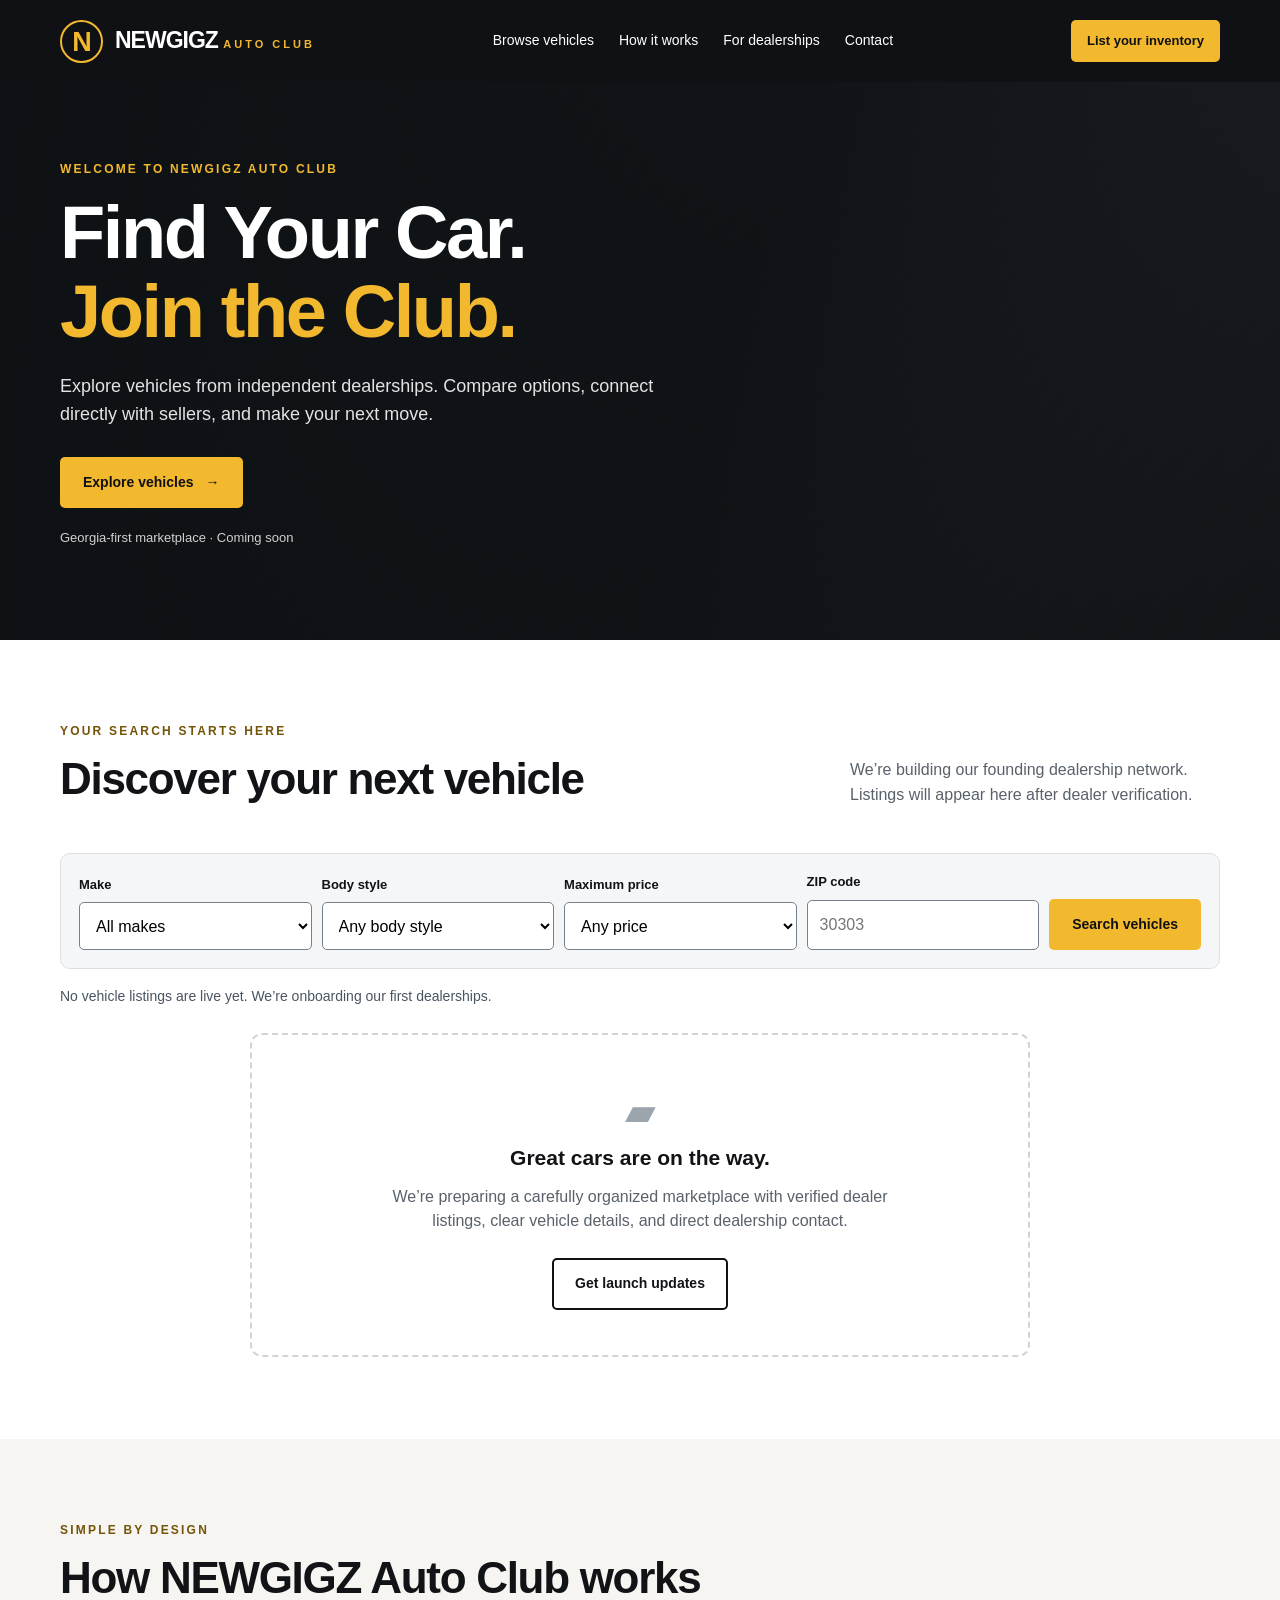
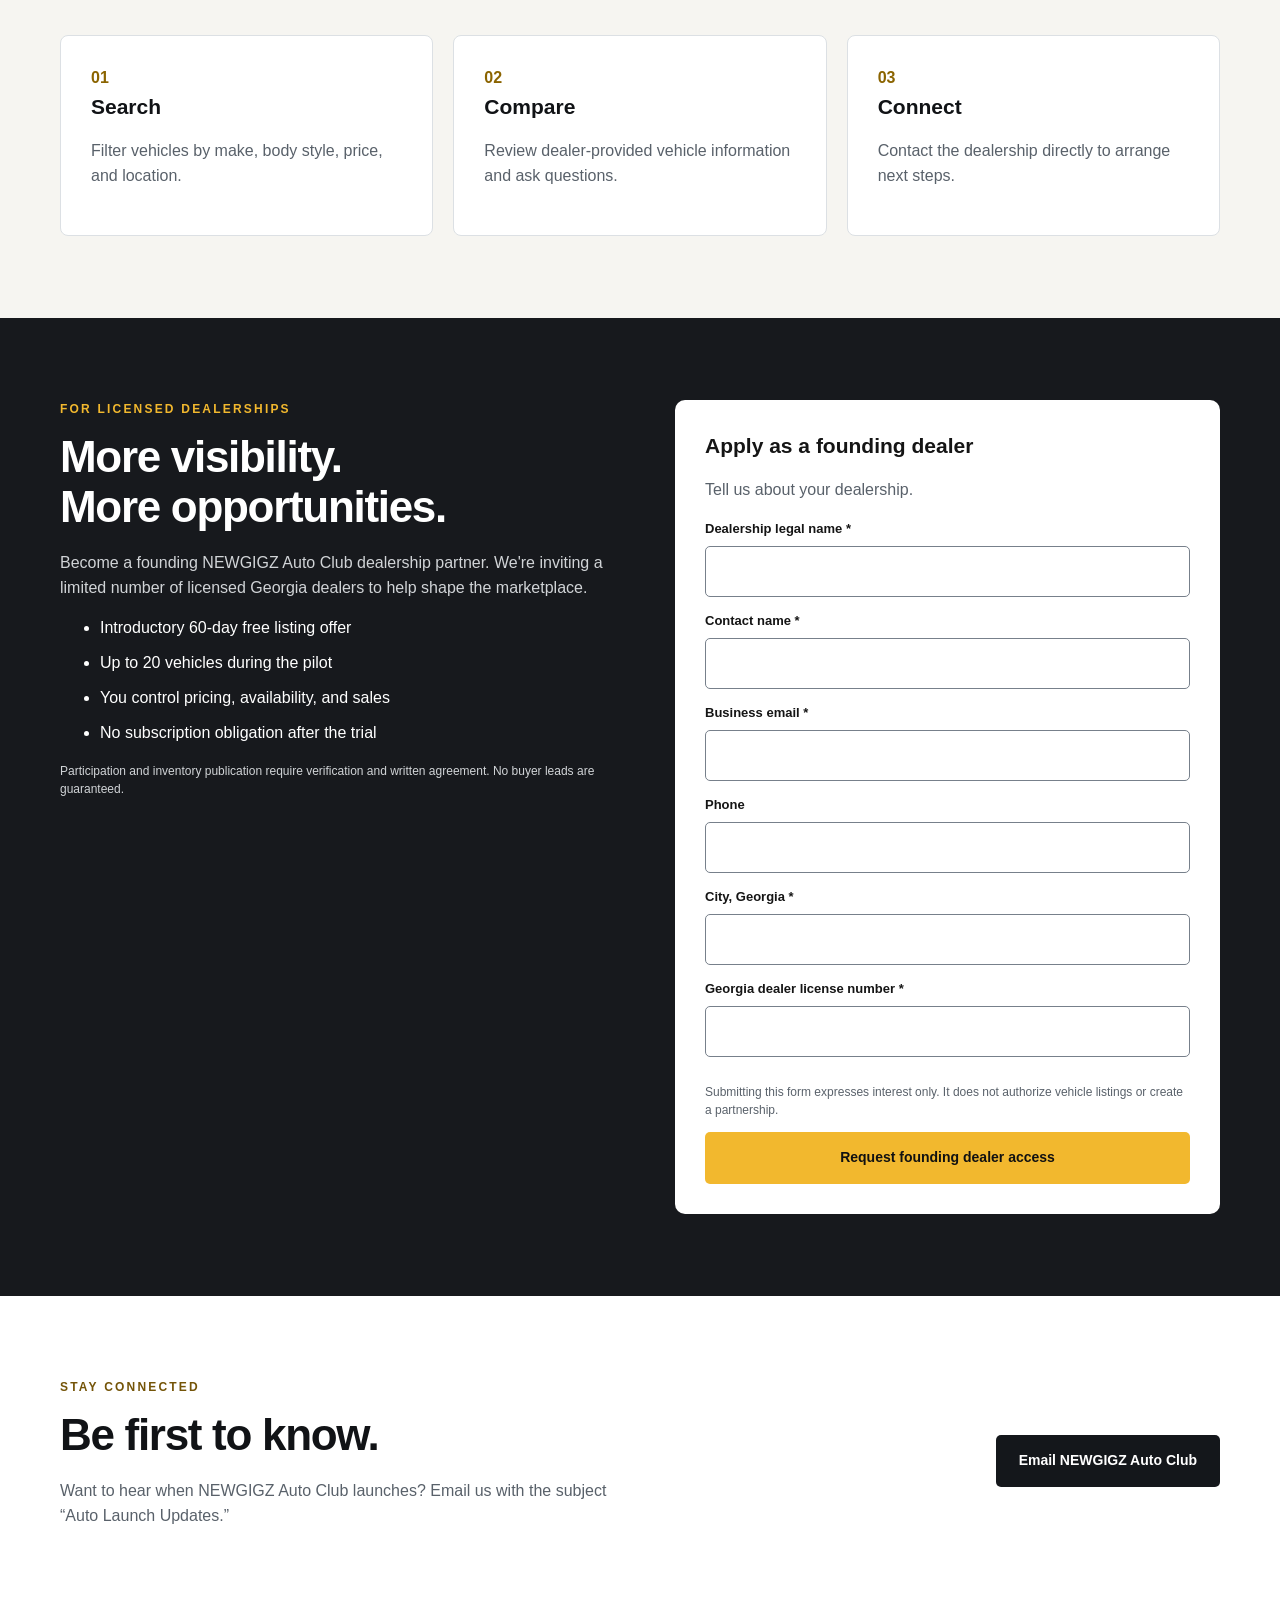
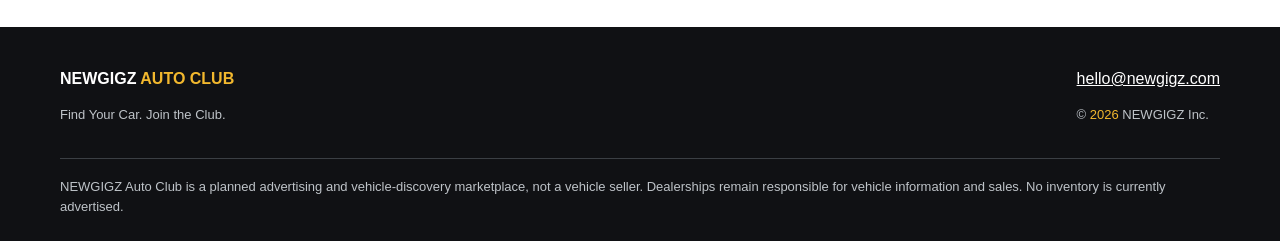
==== index.html @ 6097abbc "Add files via upload" ====
<!doctype html>
<html lang="en"><head><meta charset="utf-8"><meta name="viewport" content="width=device-width, initial-scale=1"><meta name="description" content="Discover cars from independent dealerships. NEWGIGZ Auto Club is preparing to launch in Georgia."><title>NEWGIGZ Auto Club | Find your next car</title><link rel="stylesheet" href="styles.css"></head>
<body><a class="skip" href="#main">Skip to main content</a><header class="header"><div class="wrap head"><a class="logo" href="index.html" aria-label="NEWGIGZ Auto Club home"><span class="mark">N</span><span>NEWGIGZ <small>AUTO CLUB</small></span></a><nav aria-label="Main navigation"><a href="#browse">Browse vehicles</a><a href="#how">How it works</a><a href="#dealers">For dealerships</a><a href="#contact">Contact</a></nav><a class="navcta" href="#dealers">List your inventory</a></div></header>
<main id="main"><section class="hero"><div class="wrap hero-inner"><p class="eyebrow">WELCOME TO NEWGIGZ AUTO CLUB</p><h1>Find Your Car.<br><em>Join the Club.</em></h1><p class="lead">Explore vehicles from independent dealerships. Compare options, connect directly with sellers, and make your next move.</p><a href="#browse" class="button primary">Explore vehicles <span aria-hidden="true">→</span></a><p class="launch">Georgia-first marketplace · Coming soon</p></div></section>
<section id="browse" class="wrap section"><div class="section-top"><div><p class="eyebrow dark">YOUR SEARCH STARTS HERE</p><h2>Discover your next vehicle</h2></div><p class="muted">We’re building our founding dealership network. Listings will appear here after dealer verification.</p></div><form id="search" class="search" novalidate><div><label for="make">Make</label><select id="make" name="make"><option value="">All makes</option><option>Toyota</option><option>Honda</option><option>Lexus</option><option>BMW</option><option>Mercedes-Benz</option><option>Ford</option><option>Chevrolet</option></select></div><div><label for="body">Body style</label><select id="body" name="body"><option value="">Any body style</option><option>SUV</option><option>Sedan</option><option>Truck</option><option>Coupe</option><option>Van</option></select></div><div><label for="budget">Maximum price</label><select id="budget" name="budget"><option value="">Any price</option><option value="5000">$5,000</option><option value="10000">$10,000</option><option value="20000">$20,000</option><option value="40000">$40,000</option></select></div><div><label for="zip">ZIP code</label><input id="zip" name="zip" inputmode="numeric" pattern="[0-9]{5}" maxlength="5" placeholder="30303"></div><button class="button primary" type="submit">Search vehicles</button></form><p id="search-status" class="status" role="status" aria-live="polite">No vehicle listings are live yet. We’re onboarding our first dealerships.</p><div class="empty"><div class="caricon" aria-hidden="true">▰</div><h3>Great cars are on the way.</h3><p>We’re preparing a carefully organized marketplace with verified dealer listings, clear vehicle details, and direct dealership contact.</p><a href="#contact" class="button outline">Get launch updates</a></div></section>
<section id="how" class="section soft"><div class="wrap"><p class="eyebrow dark">SIMPLE BY DESIGN</p><h2>How NEWGIGZ Auto Club works</h2><div class="steps"><article><span>01</span><h3>Search</h3><p>Filter vehicles by make, body style, price, and location.</p></article><article><span>02</span><h3>Compare</h3><p>Review dealer-provided vehicle information and ask questions.</p></article><article><span>03</span><h3>Connect</h3><p>Contact the dealership directly to arrange next steps.</p></article></div></div></section>
<section id="dealers" class="section dealer"><div class="wrap dealergrid"><div><p class="eyebrow">FOR LICENSED DEALERSHIPS</p><h2>More visibility.<br>More opportunities.</h2><p>Become a founding NEWGIGZ Auto Club dealership partner. We're inviting a limited number of licensed Georgia dealers to help shape the marketplace.</p><ul><li>Introductory 60-day free listing offer</li><li>Up to 20 vehicles during the pilot</li><li>You control pricing, availability, and sales</li><li>No subscription obligation after the trial</li></ul><p class="fine">Participation and inventory publication require verification and written agreement. No buyer leads are guaranteed.</p></div><form id="dealer-form" class="formcard" action="https://formsubmit.co/hello@newgigz.com" method="POST"><h3>Apply as a founding dealer</h3><p class="muted">Tell us about your dealership.</p><input type="hidden" name="_subject" value="NEWGIGZ Auto Club Founding Dealer Interest"><input type="hidden" name="_captcha" value="false"><label for="dealer-name">Dealership legal name <span aria-hidden="true">*</span></label><input id="dealer-name" name="Dealership" autocomplete="organization" required><label for="person">Contact name <span aria-hidden="true">*</span></label><input id="person" name="Contact Name" autocomplete="name" required><label for="email">Business email <span aria-hidden="true">*</span></label><input id="email" name="Email" type="email" autocomplete="email" required><label for="phone">Phone</label><input id="phone" name="Phone" type="tel" autocomplete="tel"><label for="city">City, Georgia <span aria-hidden="true">*</span></label><input id="city" name="City" required><label for="license">Georgia dealer license number <span aria-hidden="true">*</span></label><input id="license" name="License Number" required><p class="fine">Submitting this form expresses interest only. It does not authorize vehicle listings or create a partnership.</p><button class="button primary full" type="submit">Request founding dealer access</button></form></div></section>
<section id="contact" class="section"><div class="wrap contact"><div><p class="eyebrow dark">STAY CONNECTED</p><h2>Be first to know.</h2><p class="muted">Want to hear when NEWGIGZ Auto Club launches? Email us with the subject “Auto Launch Updates.”</p></div><a class="button darkbutton" href="mailto:hello@newgigz.com?subject=Auto%20Launch%20Updates">Email NEWGIGZ Auto Club</a></div></section></main><footer><div class="wrap foot"><div><strong>NEWGIGZ <span>AUTO CLUB</span></strong><p>Find Your Car. Join the Club.</p></div><div><a href="mailto:hello@newgigz.com">hello@newgigz.com</a><p>© <span id="year">2026</span> NEWGIGZ Inc.</p></div></div><div class="wrap legal">NEWGIGZ Auto Club is a planned advertising and vehicle-discovery marketplace, not a vehicle seller. Dealerships remain responsible for vehicle information and sales. No inventory is currently advertised.</div></footer><script src="script.js"></script></body></html>
---- styles.css ----
:root{--ink:#111316;--muted:#59616a;--gold:#f2b82e;--cream:#f6f5f1;--line:#dce0e4}*{box-sizing:border-box}html{scroll-behavior:smooth}body{margin:0;color:var(--ink);font-family:Arial,Helvetica,sans-serif;line-height:1.55}a{color:inherit}button,input,select{font:inherit}.wrap{max-width:1160px;margin:auto;width:calc(100% - 44px)}.skip{position:fixed;top:-100px;left:10px;background:white;padding:12px;z-index:20}.skip:focus{top:10px}:focus-visible{outline:3px solid #006bc9;outline-offset:3px}.header{background:#101114;color:#fff}.head{min-height:82px;display:flex;align-items:center;gap:30px;justify-content:space-between}.logo{text-decoration:none;font-size:23px;font-weight:900;letter-spacing:-1px;display:flex;align-items:center;gap:12px;white-space:nowrap}.logo small{font-size:11px;color:var(--gold);letter-spacing:3px}.mark{display:grid;place-items:center;border:2px solid var(--gold);border-radius:50%;width:43px;height:43px;color:var(--gold);font-size:27px}.head nav{display:flex;gap:25px;font-size:14px}.head nav a{text-decoration:none}.head nav a:hover,.foot a:hover{text-decoration:underline}.navcta{background:var(--gold);color:#111;padding:11px 16px;text-decoration:none;font-size:13px;font-weight:800;border-radius:5px}.hero{background:linear-gradient(110deg,rgba(12,15,18,.96) 0%,rgba(12,15,18,.87) 56%,rgba(12,15,18,.45) 100%),linear-gradient(140deg,#424a50,#17191d);color:white;min-height:500px;display:flex;align-items:center}.hero-inner{padding:78px 0}.eyebrow{font-size:12px;letter-spacing:2.2px;color:var(--gold);font-weight:800;margin:0 0 14px}.eyebrow.dark{color:#745408}h1{font-size:clamp(42px,6vw,74px);line-height:1.07;letter-spacing:-2.4px;margin:0 0 22px}h1 em{color:var(--gold);font-style:normal}h2{font-size:clamp(30px,4vw,44px);letter-spacing:-1.3px;line-height:1.12;margin:0 0 20px}h3{font-size:21px;margin:0 0 10px}.lead{max-width:600px;color:#e1e3e5;font-size:18px;margin-bottom:28px}.launch{font-size:13px;color:#d0d0d0;margin-top:20px}.button{display:inline-flex;justify-content:center;align-items:center;gap:12px;min-height:48px;padding:13px 21px;border-radius:5px;text-decoration:none;border:2px solid transparent;font-weight:800;cursor:pointer;font-size:14px}.primary{background:var(--gold);color:#111}.primary:hover{background:#ffce54}.outline{border-color:#111;background:white}.darkbutton{background:#14171b;color:white}.section{padding:82px 0}.section-top{display:flex;justify-content:space-between;align-items:end;gap:30px}.section-top .muted{max-width:370px}.muted{color:var(--muted)}.search{margin-top:30px;display:grid;grid-template-columns:repeat(4,minmax(0,1fr)) auto;gap:10px;align-items:end;background:#f5f6f7;border:1px solid var(--line);padding:18px;border-radius:10px}.search label,.formcard label{font-size:13px;font-weight:800;display:block;margin-bottom:7px}.search input,.search select,.formcard input{width:100%;padding:12px;border:1px solid #77808b;border-radius:5px;background:#fff;min-height:48px}.status{color:#495461;font-size:14px;margin:17px 0}.empty{border:2px dashed #cfd4d9;border-radius:12px;text-align:center;padding:45px 20px;max-width:780px;margin:25px auto 0}.empty p{max-width:510px;margin:0 auto 24px;color:var(--muted)}.caricon{font-size:40px;color:#9ca4ad}.soft{background:var(--cream)}.steps{display:grid;grid-template-columns:repeat(3,1fr);gap:20px;margin-top:32px}.steps article{background:white;padding:30px;border:1px solid var(--line);border-radius:8px}.steps span{font-weight:900;color:#8b6400}.steps p{color:var(--muted)}.dealer{background:#17191d;color:#fff}.dealergrid{display:grid;grid-template-columns:1fr 1fr;gap:70px;align-items:start}.dealergrid>div>p:not(.eyebrow){color:#d1d4d7}.dealer li{margin:10px 0}.fine{font-size:12px;color:#aab2bb}.formcard{background:white;color:#151515;padding:30px;border-radius:10px}.formcard .fine{color:#5a626b}.formcard input{margin-bottom:14px}.full{width:100%}.contact{display:flex;align-items:center;justify-content:space-between;gap:30px}.contact p{max-width:560px}footer{background:#101114;color:white;padding:40px 0 24px}.foot{display:flex;justify-content:space-between;gap:30px}.foot span{color:var(--gold)}.foot p,.legal{font-size:13px;color:#bec3c8}.legal{border-top:1px solid #3b3f44;padding-top:18px;margin-top:20px}@media(max-width:950px){.head nav{display:none}.search{grid-template-columns:repeat(2,minmax(0,1fr))}.search button{grid-column:1/-1}.dealergrid{gap:25px}}@media(max-width:650px){.head{min-height:70px}.navcta{font-size:11px;padding:10px}.logo{font-size:18px}.mark{width:34px;height:34px;font-size:22px}.hero{min-height:430px}.hero-inner{padding:58px 0}.section{padding:58px 0}.section-top,.contact,.foot{display:block}.search,.steps,.dealergrid{grid-template-columns:1fr}.search button{grid-column:auto}.formcard{padding:20px}.empty{padding:35px 14px}h1{letter-spacing:-1.4px}}@media(prefers-reduced-motion:reduce){html{scroll-behavior:auto}}
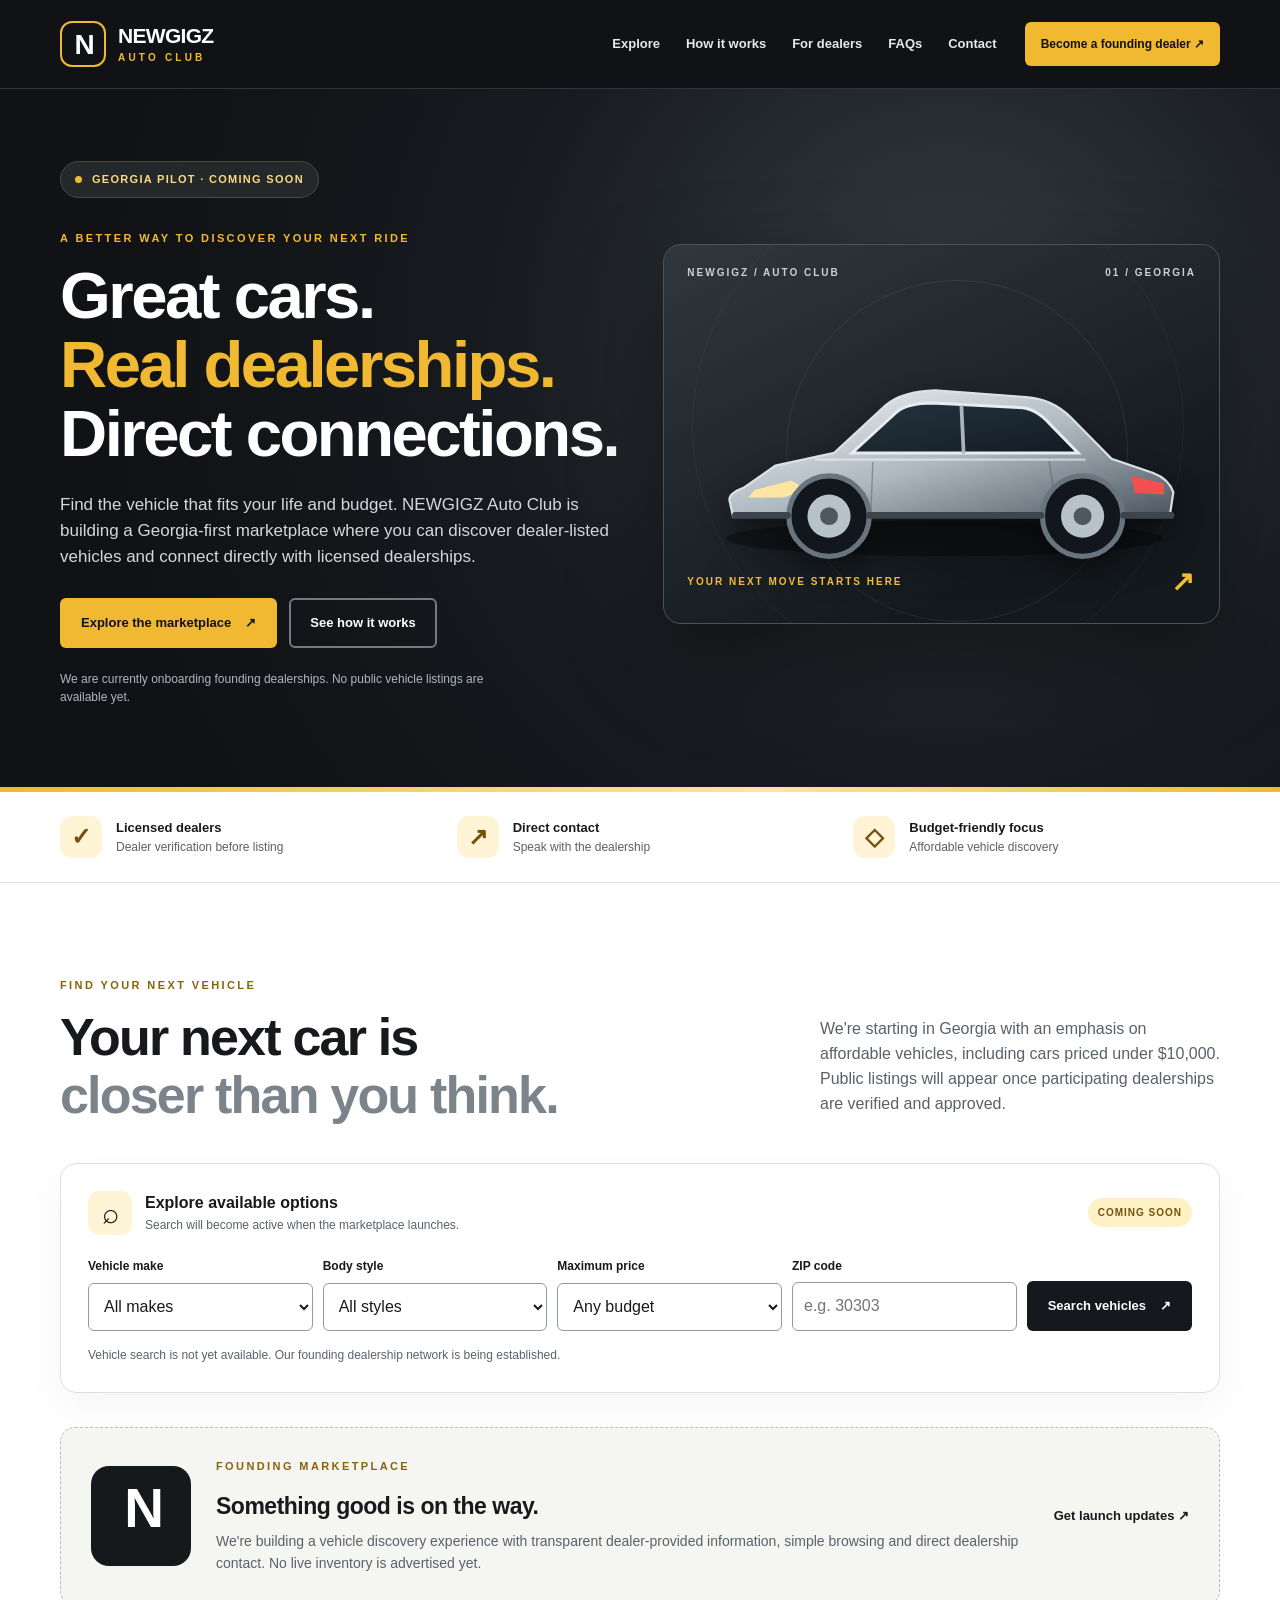
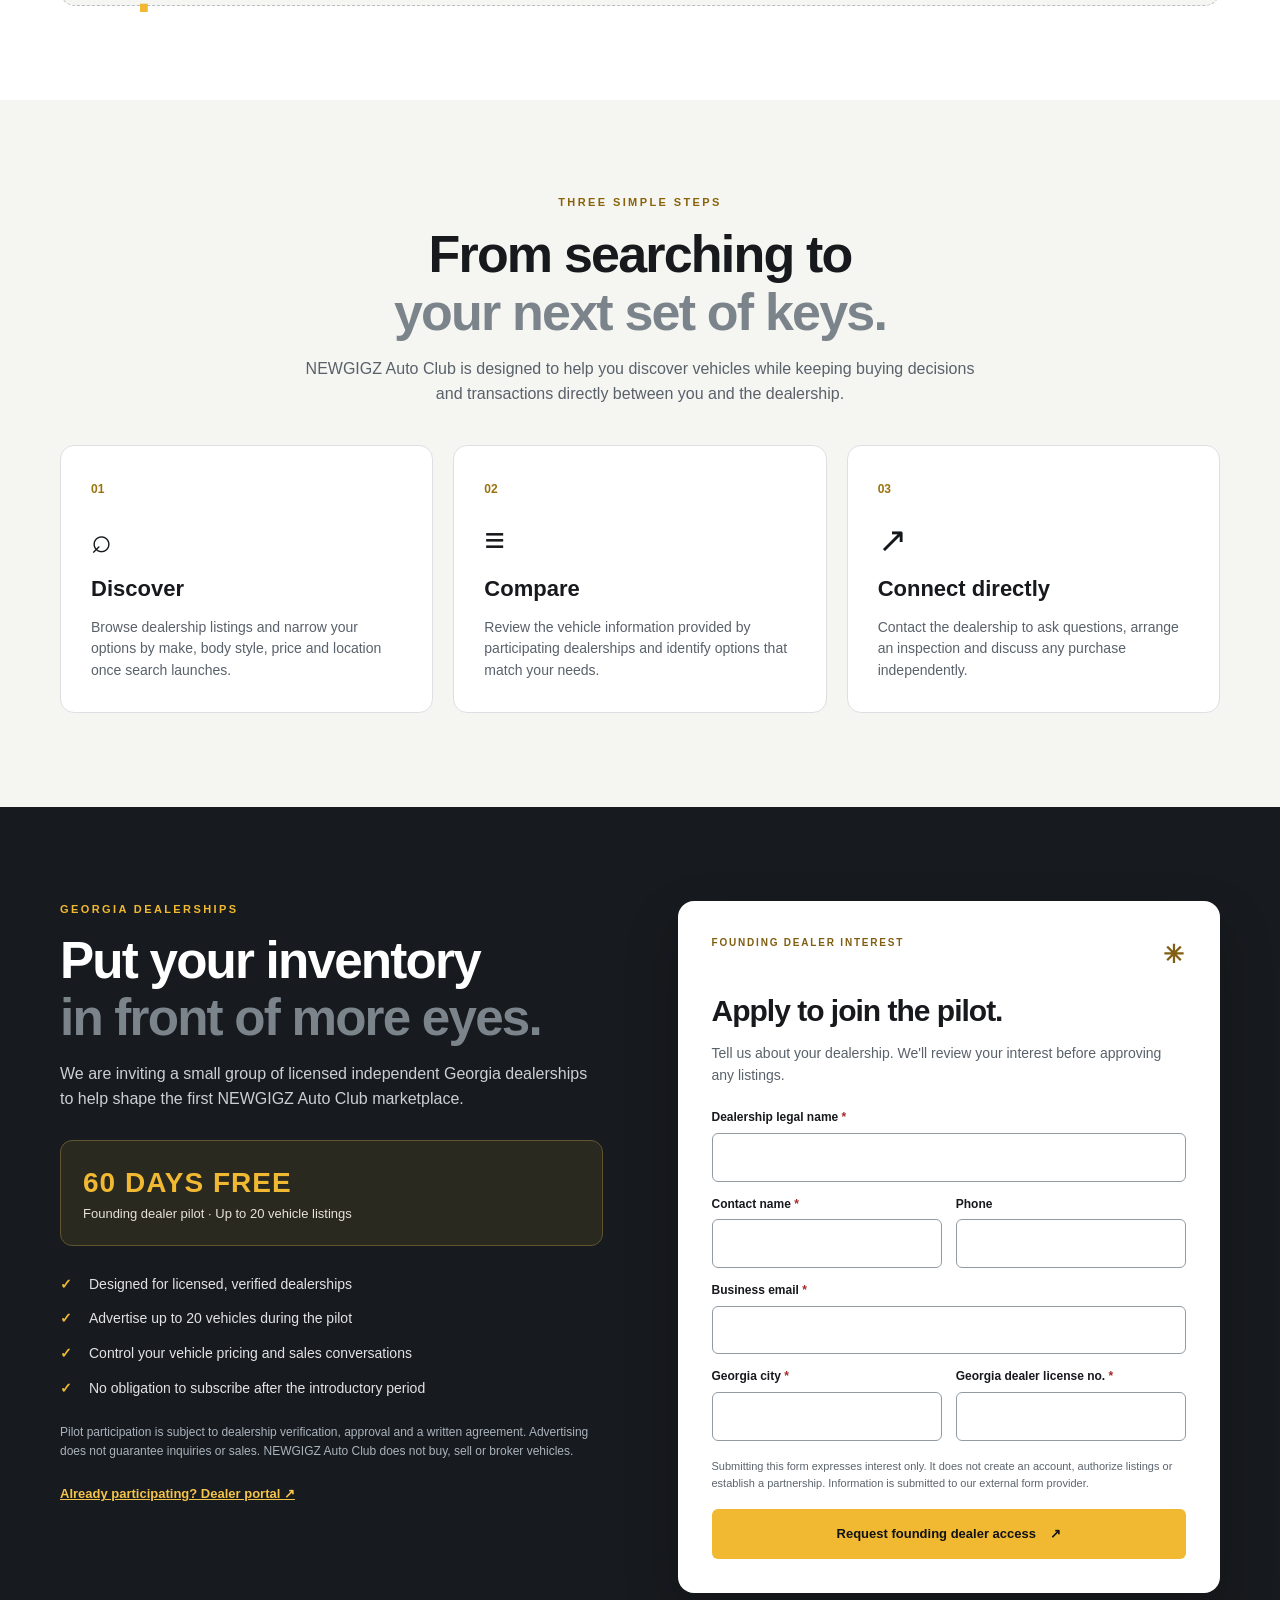
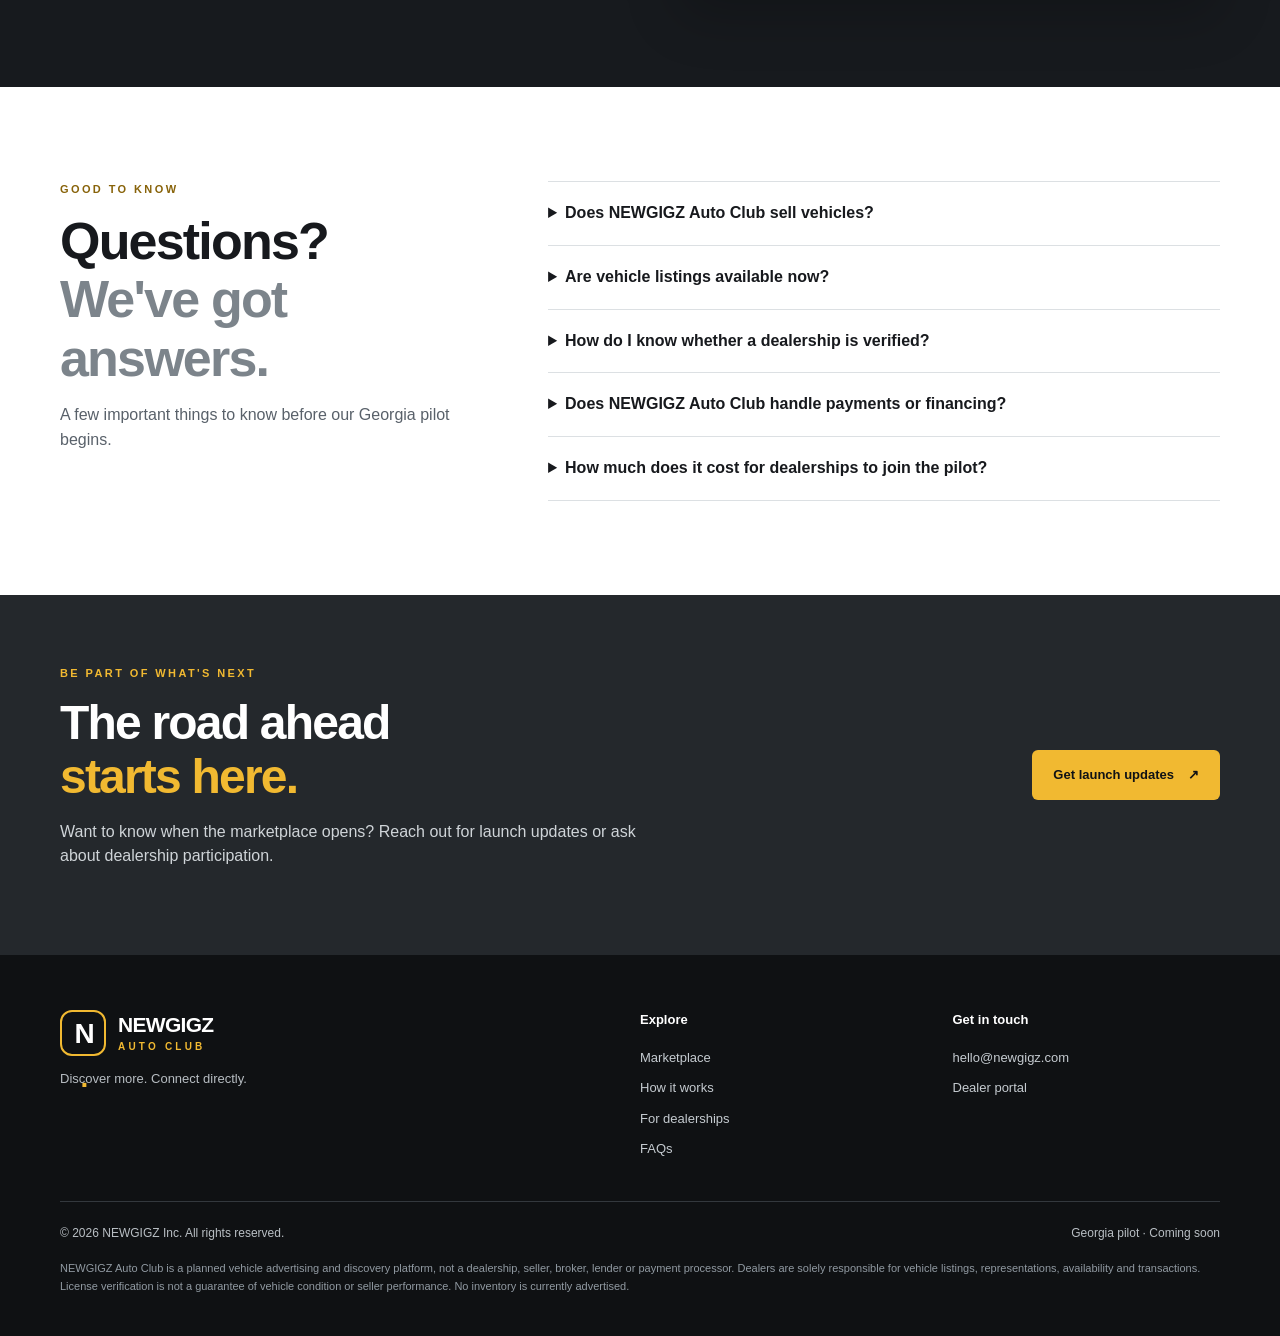
==== commit cca040a1: "Add files via upload" ====
--- a/index.html
+++ b/index.html
@@ -1,8 +1,38 @@
 <!doctype html>
-<html lang="en"><head><meta charset="utf-8"><meta name="viewport" content="width=device-width, initial-scale=1"><meta name="description" content="Discover cars from independent dealerships. NEWGIGZ Auto Club is preparing to launch in Georgia."><title>NEWGIGZ Auto Club | Find your next car</title><link rel="stylesheet" href="styles.css"></head>
-<body><a class="skip" href="#main">Skip to main content</a><header class="header"><div class="wrap head"><a class="logo" href="index.html" aria-label="NEWGIGZ Auto Club home"><span class="mark">N</span><span>NEWGIGZ <small>AUTO CLUB</small></span></a><nav aria-label="Main navigation"><a href="#browse">Browse vehicles</a><a href="#how">How it works</a><a href="#dealers">For dealerships</a><a href="#contact">Contact</a></nav><a class="navcta" href="#dealers">List your inventory</a></div></header>
-<main id="main"><section class="hero"><div class="wrap hero-inner"><p class="eyebrow">WELCOME TO NEWGIGZ AUTO CLUB</p><h1>Find Your Car.<br><em>Join the Club.</em></h1><p class="lead">Explore vehicles from independent dealerships. Compare options, connect directly with sellers, and make your next move.</p><a href="#browse" class="button primary">Explore vehicles <span aria-hidden="true">→</span></a><p class="launch">Georgia-first marketplace · Coming soon</p></div></section>
-<section id="browse" class="wrap section"><div class="section-top"><div><p class="eyebrow dark">YOUR SEARCH STARTS HERE</p><h2>Discover your next vehicle</h2></div><p class="muted">We’re building our founding dealership network. Listings will appear here after dealer verification.</p></div><form id="search" class="search" novalidate><div><label for="make">Make</label><select id="make" name="make"><option value="">All makes</option><option>Toyota</option><option>Honda</option><option>Lexus</option><option>BMW</option><option>Mercedes-Benz</option><option>Ford</option><option>Chevrolet</option></select></div><div><label for="body">Body style</label><select id="body" name="body"><option value="">Any body style</option><option>SUV</option><option>Sedan</option><option>Truck</option><option>Coupe</option><option>Van</option></select></div><div><label for="budget">Maximum price</label><select id="budget" name="budget"><option value="">Any price</option><option value="5000">$5,000</option><option value="10000">$10,000</option><option value="20000">$20,000</option><option value="40000">$40,000</option></select></div><div><label for="zip">ZIP code</label><input id="zip" name="zip" inputmode="numeric" pattern="[0-9]{5}" maxlength="5" placeholder="30303"></div><button class="button primary" type="submit">Search vehicles</button></form><p id="search-status" class="status" role="status" aria-live="polite">No vehicle listings are live yet. We’re onboarding our first dealerships.</p><div class="empty"><div class="caricon" aria-hidden="true">▰</div><h3>Great cars are on the way.</h3><p>We’re preparing a carefully organized marketplace with verified dealer listings, clear vehicle details, and direct dealership contact.</p><a href="#contact" class="button outline">Get launch updates</a></div></section>
-<section id="how" class="section soft"><div class="wrap"><p class="eyebrow dark">SIMPLE BY DESIGN</p><h2>How NEWGIGZ Auto Club works</h2><div class="steps"><article><span>01</span><h3>Search</h3><p>Filter vehicles by make, body style, price, and location.</p></article><article><span>02</span><h3>Compare</h3><p>Review dealer-provided vehicle information and ask questions.</p></article><article><span>03</span><h3>Connect</h3><p>Contact the dealership directly to arrange next steps.</p></article></div></div></section>
-<section id="dealers" class="section dealer"><div class="wrap dealergrid"><div><p class="eyebrow">FOR LICENSED DEALERSHIPS</p><h2>More visibility.<br>More opportunities.</h2><p>Become a founding NEWGIGZ Auto Club dealership partner. We're inviting a limited number of licensed Georgia dealers to help shape the marketplace.</p><ul><li>Introductory 60-day free listing offer</li><li>Up to 20 vehicles during the pilot</li><li>You control pricing, availability, and sales</li><li>No subscription obligation after the trial</li></ul><p class="fine">Participation and inventory publication require verification and written agreement. No buyer leads are guaranteed.</p></div><form id="dealer-form" class="formcard" action="https://formsubmit.co/hello@newgigz.com" method="POST"><h3>Apply as a founding dealer</h3><p class="muted">Tell us about your dealership.</p><input type="hidden" name="_subject" value="NEWGIGZ Auto Club Founding Dealer Interest"><input type="hidden" name="_captcha" value="false"><label for="dealer-name">Dealership legal name <span aria-hidden="true">*</span></label><input id="dealer-name" name="Dealership" autocomplete="organization" required><label for="person">Contact name <span aria-hidden="true">*</span></label><input id="person" name="Contact Name" autocomplete="name" required><label for="email">Business email <span aria-hidden="true">*</span></label><input id="email" name="Email" type="email" autocomplete="email" required><label for="phone">Phone</label><input id="phone" name="Phone" type="tel" autocomplete="tel"><label for="city">City, Georgia <span aria-hidden="true">*</span></label><input id="city" name="City" required><label for="license">Georgia dealer license number <span aria-hidden="true">*</span></label><input id="license" name="License Number" required><p class="fine">Submitting this form expresses interest only. It does not authorize vehicle listings or create a partnership.</p><button class="button primary full" type="submit">Request founding dealer access</button></form></div></section>
-<section id="contact" class="section"><div class="wrap contact"><div><p class="eyebrow dark">STAY CONNECTED</p><h2>Be first to know.</h2><p class="muted">Want to hear when NEWGIGZ Auto Club launches? Email us with the subject “Auto Launch Updates.”</p></div><a class="button darkbutton" href="mailto:hello@newgigz.com?subject=Auto%20Launch%20Updates">Email NEWGIGZ Auto Club</a></div></section></main><footer><div class="wrap foot"><div><strong>NEWGIGZ <span>AUTO CLUB</span></strong><p>Find Your Car. Join the Club.</p></div><div><a href="mailto:hello@newgigz.com">hello@newgigz.com</a><p>© <span id="year">2026</span> NEWGIGZ Inc.</p></div></div><div class="wrap legal">NEWGIGZ Auto Club is a planned advertising and vehicle-discovery marketplace, not a vehicle seller. Dealerships remain responsible for vehicle information and sales. No inventory is currently advertised.</div></footer><script src="script.js"></script></body></html>
+<html lang="en">
+<head>
+<meta charset="utf-8">
+<meta name="viewport" content="width=device-width,initial-scale=1">
+<meta name="theme-color" content="#101215">
+<meta name="description" content="NEWGIGZ Auto Club is preparing a Georgia-first vehicle marketplace connecting shoppers directly with verified, licensed dealerships. Founding dealer applications are open.">
+<meta property="og:title" content="NEWGIGZ Auto Club | Find your next car">
+<meta property="og:description" content="A smarter way to discover dealership vehicles. Georgia pilot coming soon.">
+<meta property="og:type" content="website">
+<title>NEWGIGZ Auto Club | Find your next car</title>
+<link rel="stylesheet" href="styles.css">
+</head>
+<body>
+<a class="skip" href="#main">Skip to main content</a>
+<header class="site-header"><div class="container header-inner">
+<a class="brand" href="index.html" aria-label="NEWGIGZ Auto Club home"><span class="brand-symbol" aria-hidden="true">N<span>.</span></span><span class="brand-name">NEWGIGZ<small>AUTO CLUB</small></span></a>
+<button id="menu-toggle" class="menu-toggle" type="button" aria-controls="main-nav" aria-expanded="false">Menu <span aria-hidden="true">☰</span></button>
+<nav id="main-nav" class="main-nav" aria-label="Main navigation"><a href="#discover">Explore</a><a href="#how">How it works</a><a href="#dealers">For dealers</a><a href="#faq">FAQs</a><a href="#contact">Contact</a></nav>
+<a class="header-action" href="#dealers">Become a founding dealer <span aria-hidden="true">↗</span></a>
+</div></header>
+<main id="main">
+<section class="hero"><div class="container hero-layout"><div class="hero-copy"><div class="status-tag"><span class="status-dot" aria-hidden="true"></span> GEORGIA PILOT · COMING SOON</div><p class="eyebrow">A BETTER WAY TO DISCOVER YOUR NEXT RIDE</p><h1>Great cars.<br><span>Real dealerships.</span><br>Direct connections.</h1><p class="hero-description">Find the vehicle that fits your life and budget. NEWGIGZ Auto Club is building a Georgia-first marketplace where you can discover dealer-listed vehicles and connect directly with licensed dealerships.</p><div class="hero-actions"><a class="btn btn-gold" href="#discover">Explore the marketplace <span aria-hidden="true">↗</span></a><a class="btn btn-outline-light" href="#how">See how it works</a></div><p class="hero-note">We are currently onboarding founding dealerships. No public vehicle listings are available yet.</p></div>
+<div class="hero-visual" aria-label="Decorative automotive illustration"><div class="visual-top"><span>NEWGIGZ / AUTO CLUB</span><span>01 / GEORGIA</span></div><svg class="car-art" viewBox="0 0 720 390" role="img" aria-label="Stylized illustration of a modern sedan"><defs><linearGradient id="carFill" x1="0" y1="0" x2="1" y2="1"><stop offset="0" stop-color="#f5f6f8"/><stop offset=".52" stop-color="#aeb8c1"/><stop offset="1" stop-color="#4b555f"/></linearGradient><linearGradient id="glass" x1="0" y1="0" x2="1" y2="1"><stop offset="0" stop-color="#26343e"/><stop offset="1" stop-color="#111b25"/></linearGradient></defs><ellipse cx="364" cy="322" rx="294" ry="24" fill="#000" opacity=".35"/><path d="M94 254 L137 224 L216 207 L285 143 Q308 124 352 123 L474 132 Q509 134 535 160 L589 215 L645 234 Q666 242 672 260 L667 293 L80 293 L75 270 Q75 261 94 254Z" fill="url(#carFill)" stroke="#d9e1e7" stroke-width="3"/><path d="M240 207 L300 152 Q315 140 348 140 L464 146 Q486 146 506 168 L544 207 Z" fill="url(#glass)" stroke="#e6edf2" stroke-width="4"/><path d="M387 143 L390 208" stroke="#aab5bf" stroke-width="5"/><path d="M109 257 L158 244 L179 256 L148 267 L100 267Z" fill="#ffe5a2"/><path d="M616 238 L659 248 L660 263 L620 261Z" fill="#f34f4f"/><path d="M190 216 L554 216" stroke="#edf2f6" stroke-width="3" opacity=".6"/><path d="M268 219 L265 291 M505 218 L516 291" stroke="#58636d" stroke-width="2" opacity=".5"/><circle cx="209" cy="292" r="54" fill="#12171d" stroke="#68747e" stroke-width="7"/><circle cx="209" cy="292" r="29" fill="#b8c2cb"/><circle cx="209" cy="292" r="12" fill="#4d5861"/><circle cx="550" cy="292" r="54" fill="#12171d" stroke="#68747e" stroke-width="7"/><circle cx="550" cy="292" r="29" fill="#b8c2cb"/><circle cx="550" cy="292" r="12" fill="#4d5861"/><path d="M83 291 H153 M263 291 H494 M605 291 H669" stroke="#3c454e" stroke-width="9" stroke-linecap="round"/></svg><div class="visual-bottom"><span>YOUR NEXT MOVE STARTS HERE</span><span class="visual-arrow" aria-hidden="true">↗</span></div></div>
+</div><div class="hero-stripe" aria-hidden="true"></div></section>
+<section class="benefit-band" aria-label="Marketplace benefits"><div class="container benefits"><div><span class="benefit-icon" aria-hidden="true">✓</span><span><strong>Licensed dealers</strong><small>Dealer verification before listing</small></span></div><div><span class="benefit-icon" aria-hidden="true">↗</span><span><strong>Direct contact</strong><small>Speak with the dealership</small></span></div><div><span class="benefit-icon" aria-hidden="true">◇</span><span><strong>Budget-friendly focus</strong><small>Affordable vehicle discovery</small></span></div></div></section>
+<section id="discover" class="section discover"><div class="container"><div class="section-header"><div><p class="eyebrow eyebrow-dark">FIND YOUR NEXT VEHICLE</p><h2>Your next car is<br><span>closer than you think.</span></h2></div><p>We're starting in Georgia with an emphasis on affordable vehicles, including cars priced under $10,000. Public listings will appear once participating dealerships are verified and approved.</p></div>
+<div class="search-panel"><div class="search-heading"><span class="search-mark" aria-hidden="true">⌕</span><div><strong>Explore available options</strong><small>Search will become active when the marketplace launches.</small></div><span class="coming-pill">COMING SOON</span></div><form id="search" class="search-grid" novalidate><div><label for="make">Vehicle make</label><select id="make" name="make"><option value="">All makes</option><option>Toyota</option><option>Honda</option><option>Lexus</option><option>BMW</option><option>Mercedes-Benz</option><option>Ford</option><option>Chevrolet</option><option>Hyundai</option><option>Nissan</option><option>Kia</option></select></div><div><label for="body">Body style</label><select id="body" name="body"><option value="">All styles</option><option>Sedan</option><option>SUV</option><option>Truck</option><option>Coupe</option><option>Van</option></select></div><div><label for="budget">Maximum price</label><select id="budget" name="budget"><option value="">Any budget</option><option value="5000">$5,000</option><option value="10000">$10,000</option><option value="15000">$15,000</option><option value="20000">$20,000</option><option value="40000">$40,000</option></select></div><div><label for="zip">ZIP code</label><input id="zip" name="zip" inputmode="numeric" pattern="[0-9]{5}" maxlength="5" placeholder="e.g. 30303"></div><button class="btn btn-dark" type="submit">Search vehicles <span aria-hidden="true">↗</span></button></form><p id="search-status" class="search-status" role="status" aria-live="polite">Vehicle search is not yet available. Our founding dealership network is being established.</p></div>
+<div class="launch-card"><div class="launch-icon" aria-hidden="true">N<span>.</span></div><div><p class="eyebrow eyebrow-dark">FOUNDING MARKETPLACE</p><h3>Something good is on the way.</h3><p>We're building a vehicle discovery experience with transparent dealer-provided information, simple browsing and direct dealership contact. No live inventory is advertised yet.</p></div><a class="text-link" href="#contact">Get launch updates <span aria-hidden="true">↗</span></a></div></div></section>
+<section id="how" class="section how"><div class="container"><div class="centered"><p class="eyebrow eyebrow-dark">THREE SIMPLE STEPS</p><h2>From searching to<br><span>your next set of keys.</span></h2><p>NEWGIGZ Auto Club is designed to help you discover vehicles while keeping buying decisions and transactions directly between you and the dealership.</p></div><div class="step-grid"><article><span class="step-number">01</span><div class="step-symbol" aria-hidden="true">⌕</div><h3>Discover</h3><p>Browse dealership listings and narrow your options by make, body style, price and location once search launches.</p></article><article><span class="step-number">02</span><div class="step-symbol" aria-hidden="true">≡</div><h3>Compare</h3><p>Review the vehicle information provided by participating dealerships and identify options that match your needs.</p></article><article><span class="step-number">03</span><div class="step-symbol" aria-hidden="true">↗</div><h3>Connect directly</h3><p>Contact the dealership to ask questions, arrange an inspection and discuss any purchase independently.</p></article></div></div></section>
+<section id="dealers" class="section dealer-section"><div class="container dealer-layout"><div class="dealer-copy"><p class="eyebrow">GEORGIA DEALERSHIPS</p><h2>Put your inventory<br><span>in front of more eyes.</span></h2><p>We are inviting a small group of licensed independent Georgia dealerships to help shape the first NEWGIGZ Auto Club marketplace.</p><div class="offer"><strong>60 DAYS FREE</strong><span>Founding dealer pilot · Up to 20 vehicle listings</span></div><ul class="check-list"><li>Designed for licensed, verified dealerships</li><li>Advertise up to 20 vehicles during the pilot</li><li>Control your vehicle pricing and sales conversations</li><li>No obligation to subscribe after the introductory period</li></ul><p class="dealer-fine">Pilot participation is subject to dealership verification, approval and a written agreement. Advertising does not guarantee inquiries or sales. NEWGIGZ Auto Club does not buy, sell or broker vehicles.</p><a href="dealer.html" class="dealer-portal">Already participating? Dealer portal <span aria-hidden="true">↗</span></a></div>
+<form id="dealer-form" class="dealer-form" action="https://formsubmit.co/hello@newgigz.com" method="POST"><div class="form-top"><span>FOUNDING DEALER INTEREST</span><span class="form-asterisk" aria-hidden="true">✳</span></div><h3>Apply to join the pilot.</h3><p>Tell us about your dealership. We'll review your interest before approving any listings.</p><input type="hidden" name="_subject" value="NEWGIGZ Auto Club Founding Dealer Interest"><input type="hidden" name="_captcha" value="false"><label for="dealer-name">Dealership legal name <span class="required">*</span></label><input id="dealer-name" name="Dealership" autocomplete="organization" required><div class="form-two"><div><label for="person">Contact name <span class="required">*</span></label><input id="person" name="Contact Name" autocomplete="name" required></div><div><label for="phone">Phone</label><input id="phone" name="Phone" type="tel" autocomplete="tel"></div></div><label for="email">Business email <span class="required">*</span></label><input id="email" name="Email" type="email" autocomplete="email" required><div class="form-two"><div><label for="city">Georgia city <span class="required">*</span></label><input id="city" name="City" required></div><div><label for="license">Georgia dealer license no. <span class="required">*</span></label><input id="license" name="License Number" required></div></div><p class="form-note">Submitting this form expresses interest only. It does not create an account, authorize listings or establish a partnership. Information is submitted to our external form provider.</p><button class="btn btn-gold btn-full" type="submit">Request founding dealer access <span aria-hidden="true">↗</span></button></form></div></section>
+<section id="faq" class="section faq-section"><div class="container faq-layout"><div><p class="eyebrow eyebrow-dark">GOOD TO KNOW</p><h2>Questions?<br><span>We've got answers.</span></h2><p class="muted">A few important things to know before our Georgia pilot begins.</p></div><div class="faq-items"><details><summary>Does NEWGIGZ Auto Club sell vehicles?</summary><p>No. NEWGIGZ Auto Club is an advertising and vehicle-discovery platform. Vehicles are offered by independent dealerships. Buyers communicate and transact directly with dealerships.</p></details><details><summary>Are vehicle listings available now?</summary><p>Not yet. The marketplace is preparing for its Georgia pilot. Public listings will appear after dealerships have completed verification and their listings are approved.</p></details><details><summary>How do I know whether a dealership is verified?</summary><p>Participating dealerships must undergo license and account verification before advertising. Verification does not guarantee a vehicle's condition, title, history or the dealership's performance. Buyers should conduct independent checks.</p></details><details><summary>Does NEWGIGZ Auto Club handle payments or financing?</summary><p>No. We do not process vehicle purchases, financing, deposits, title transfers or negotiations. These arrangements are handled directly between the buyer and the dealership.</p></details><details><summary>How much does it cost for dealerships to join the pilot?</summary><p>Selected founding dealerships may advertise up to 20 vehicles free for 60 days, subject to verification, approval and a written agreement. There is no obligation to subscribe after the pilot.</p></details></div></div></section>
+<section id="contact" class="contact-section"><div class="container contact-layout"><div><p class="eyebrow">BE PART OF WHAT'S NEXT</p><h2>The road ahead<br><span>starts here.</span></h2><p>Want to know when the marketplace opens? Reach out for launch updates or ask about dealership participation.</p></div><a class="btn btn-gold" href="mailto:hello@newgigz.com?subject=Auto%20Club%20Launch%20Updates">Get launch updates <span aria-hidden="true">↗</span></a></div></section>
+</main>
+<footer class="site-footer"><div class="container footer-top"><div><a class="brand footer-brand" href="index.html"><span class="brand-symbol" aria-hidden="true">N<span>.</span></span><span class="brand-name">NEWGIGZ<small>AUTO CLUB</small></span></a><p>Discover more. Connect directly.</p></div><div><strong>Explore</strong><a href="#discover">Marketplace</a><a href="#how">How it works</a><a href="#dealers">For dealerships</a><a href="#faq">FAQs</a></div><div><strong>Get in touch</strong><a href="mailto:hello@newgigz.com">hello@newgigz.com</a><a href="dealer.html">Dealer portal</a></div></div><div class="container footer-bottom"><span>© <span id="year">2026</span> NEWGIGZ Inc. All rights reserved.</span><span>Georgia pilot · Coming soon</span></div><p class="container disclaimer">NEWGIGZ Auto Club is a planned vehicle advertising and discovery platform, not a dealership, seller, broker, lender or payment processor. Dealers are solely responsible for vehicle listings, representations, availability and transactions. License verification is not a guarantee of vehicle condition or seller performance. No inventory is currently advertised.</p></footer>
+<script src="script.js" defer></script>
+</body></html>
--- a/styles.css
+++ b/styles.css
@@ -1 +1 @@
-:root{--ink:#111316;--muted:#59616a;--gold:#f2b82e;--cream:#f6f5f1;--line:#dce0e4}*{box-sizing:border-box}html{scroll-behavior:smooth}body{margin:0;color:var(--ink);font-family:Arial,Helvetica,sans-serif;line-height:1.55}a{color:inherit}button,input,select{font:inherit}.wrap{max-width:1160px;margin:auto;width:calc(100% - 44px)}.skip{position:fixed;top:-100px;left:10px;background:white;padding:12px;z-index:20}.skip:focus{top:10px}:focus-visible{outline:3px solid #006bc9;outline-offset:3px}.header{background:#101114;color:#fff}.head{min-height:82px;display:flex;align-items:center;gap:30px;justify-content:space-between}.logo{text-decoration:none;font-size:23px;font-weight:900;letter-spacing:-1px;display:flex;align-items:center;gap:12px;white-space:nowrap}.logo small{font-size:11px;color:var(--gold);letter-spacing:3px}.mark{display:grid;place-items:center;border:2px solid var(--gold);border-radius:50%;width:43px;height:43px;color:var(--gold);font-size:27px}.head nav{display:flex;gap:25px;font-size:14px}.head nav a{text-decoration:none}.head nav a:hover,.foot a:hover{text-decoration:underline}.navcta{background:var(--gold);color:#111;padding:11px 16px;text-decoration:none;font-size:13px;font-weight:800;border-radius:5px}.hero{background:linear-gradient(110deg,rgba(12,15,18,.96) 0%,rgba(12,15,18,.87) 56%,rgba(12,15,18,.45) 100%),linear-gradient(140deg,#424a50,#17191d);color:white;min-height:500px;display:flex;align-items:center}.hero-inner{padding:78px 0}.eyebrow{font-size:12px;letter-spacing:2.2px;color:var(--gold);font-weight:800;margin:0 0 14px}.eyebrow.dark{color:#745408}h1{font-size:clamp(42px,6vw,74px);line-height:1.07;letter-spacing:-2.4px;margin:0 0 22px}h1 em{color:var(--gold);font-style:normal}h2{font-size:clamp(30px,4vw,44px);letter-spacing:-1.3px;line-height:1.12;margin:0 0 20px}h3{font-size:21px;margin:0 0 10px}.lead{max-width:600px;color:#e1e3e5;font-size:18px;margin-bottom:28px}.launch{font-size:13px;color:#d0d0d0;margin-top:20px}.button{display:inline-flex;justify-content:center;align-items:center;gap:12px;min-height:48px;padding:13px 21px;border-radius:5px;text-decoration:none;border:2px solid transparent;font-weight:800;cursor:pointer;font-size:14px}.primary{background:var(--gold);color:#111}.primary:hover{background:#ffce54}.outline{border-color:#111;background:white}.darkbutton{background:#14171b;color:white}.section{padding:82px 0}.section-top{display:flex;justify-content:space-between;align-items:end;gap:30px}.section-top .muted{max-width:370px}.muted{color:var(--muted)}.search{margin-top:30px;display:grid;grid-template-columns:repeat(4,minmax(0,1fr)) auto;gap:10px;align-items:end;background:#f5f6f7;border:1px solid var(--line);padding:18px;border-radius:10px}.search label,.formcard label{font-size:13px;font-weight:800;display:block;margin-bottom:7px}.search input,.search select,.formcard input{width:100%;padding:12px;border:1px solid #77808b;border-radius:5px;background:#fff;min-height:48px}.status{color:#495461;font-size:14px;margin:17px 0}.empty{border:2px dashed #cfd4d9;border-radius:12px;text-align:center;padding:45px 20px;max-width:780px;margin:25px auto 0}.empty p{max-width:510px;margin:0 auto 24px;color:var(--muted)}.caricon{font-size:40px;color:#9ca4ad}.soft{background:var(--cream)}.steps{display:grid;grid-template-columns:repeat(3,1fr);gap:20px;margin-top:32px}.steps article{background:white;padding:30px;border:1px solid var(--line);border-radius:8px}.steps span{font-weight:900;color:#8b6400}.steps p{color:var(--muted)}.dealer{background:#17191d;color:#fff}.dealergrid{display:grid;grid-template-columns:1fr 1fr;gap:70px;align-items:start}.dealergrid>div>p:not(.eyebrow){color:#d1d4d7}.dealer li{margin:10px 0}.fine{font-size:12px;color:#aab2bb}.formcard{background:white;color:#151515;padding:30px;border-radius:10px}.formcard .fine{color:#5a626b}.formcard input{margin-bottom:14px}.full{width:100%}.contact{display:flex;align-items:center;justify-content:space-between;gap:30px}.contact p{max-width:560px}footer{background:#101114;color:white;padding:40px 0 24px}.foot{display:flex;justify-content:space-between;gap:30px}.foot span{color:var(--gold)}.foot p,.legal{font-size:13px;color:#bec3c8}.legal{border-top:1px solid #3b3f44;padding-top:18px;margin-top:20px}@media(max-width:950px){.head nav{display:none}.search{grid-template-columns:repeat(2,minmax(0,1fr))}.search button{grid-column:1/-1}.dealergrid{gap:25px}}@media(max-width:650px){.head{min-height:70px}.navcta{font-size:11px;padding:10px}.logo{font-size:18px}.mark{width:34px;height:34px;font-size:22px}.hero{min-height:430px}.hero-inner{padding:58px 0}.section{padding:58px 0}.section-top,.contact,.foot{display:block}.search,.steps,.dealergrid{grid-template-columns:1fr}.search button{grid-column:auto}.formcard{padding:20px}.empty{padding:35px 14px}h1{letter-spacing:-1.4px}}@media(prefers-reduced-motion:reduce){html{scroll-behavior:auto}}
+:root{--dark:#101215;--dark2:#191c20;--gold:#f1b931;--gold-light:#ffd56e;--ink:#17191d;--muted:#59616a;--line:#dce0e3;--off:#f5f5f2;--white:#fff}*{box-sizing:border-box}html{scroll-behavior:smooth}body{margin:0;font-family:Arial,Helvetica,sans-serif;color:var(--ink);line-height:1.55}a{color:inherit}button,input,select{font:inherit}button{cursor:pointer}button:disabled{cursor:not-allowed}.container{width:min(1160px,calc(100% - 44px));margin-inline:auto}.skip{position:fixed;top:-100px;left:12px;background:white;color:#111;padding:12px;z-index:100}.skip:focus{top:12px}:focus-visible{outline:3px solid #2677d8;outline-offset:3px}.site-header{background:var(--dark);color:white;border-bottom:1px solid #30343a}.header-inner{min-height:88px;display:flex;align-items:center;gap:28px}.brand{display:inline-flex;align-items:center;gap:12px;text-decoration:none;flex-shrink:0}.brand-symbol{width:46px;height:46px;display:grid;place-items:center;border:2px solid var(--gold);border-radius:12px;color:#fff;font-weight:900;font-size:28px;letter-spacing:-3px}.brand-symbol span{color:var(--gold)}.brand-name{font-weight:900;font-size:21px;letter-spacing:-.7px;line-height:1.05}.brand-name small{display:block;color:var(--gold);font-size:10px;letter-spacing:3.2px;margin-top:6px}.main-nav{display:flex;gap:26px;margin-left:auto}.main-nav a{font-size:13px;text-decoration:none;color:#e7e8e9;font-weight:700}.main-nav a:hover,.dealer-portal:hover,.footer-top a:hover{text-decoration:underline}.header-action{font-size:12px;font-weight:800;text-decoration:none;background:var(--gold);color:#111;padding:13px 16px;border-radius:6px;white-space:nowrap}.menu-toggle{display:none}.hero{background:radial-gradient(circle at 74% 35%,#353c40 0%,#171a1e 44%,#101215 80%);color:white;position:relative;overflow:hidden}.hero-layout{min-height:630px;display:grid;grid-template-columns:1.02fr .98fr;align-items:center;gap:24px;padding-top:72px;padding-bottom:80px}.status-tag{display:inline-flex;align-items:center;gap:10px;background:#24282b;border:1px solid #4b4a3c;color:#f9d985;padding:9px 14px;border-radius:50px;font-size:11px;letter-spacing:1.3px;font-weight:800;margin-bottom:32px}.status-dot{width:7px;height:7px;background:var(--gold);border-radius:50%}.eyebrow{font-size:11px;letter-spacing:2.4px;font-weight:900;color:var(--gold);margin:0 0 14px}.eyebrow-dark{color:#88630a}.hero h1{font-size:clamp(43px,5.1vw,68px);line-height:1.06;letter-spacing:-2.5px;margin:0 0 23px}.hero h1 span,.dealer-copy h2 span,.contact-layout h2 span{color:var(--gold)}.hero-description{color:#d4d8db;font-size:17px;max-width:560px;margin:0 0 27px}.hero-actions{display:flex;gap:12px;flex-wrap:wrap}.btn{min-height:50px;padding:13px 19px;display:inline-flex;align-items:center;justify-content:center;gap:14px;text-decoration:none;font-size:13px;font-weight:900;border-radius:6px;border:2px solid transparent;transition:background .15s ease,transform .15s ease}.btn:hover{transform:translateY(-1px)}.btn-gold{background:var(--gold);color:#101215}.btn-gold:hover{background:var(--gold-light)}.btn-outline-light{border-color:#747a80;color:#fff}.btn-outline-light:hover{background:#ffffff16}.btn-dark{background:#15191d;color:#fff;white-space:nowrap}.btn-dark:hover{background:#30363b}.hero-note{font-size:12px;color:#aeb7be;margin:22px 0 0;max-width:470px}.hero-visual{height:380px;border:1px solid #4c5258;border-radius:18px;background:linear-gradient(155deg,#30373d,#14191d 76%);box-shadow:0 35px 90px #0006;position:relative;overflow:hidden;display:flex;flex-direction:column;justify-content:space-between}.hero-visual:before{content:"";position:absolute;width:340px;height:340px;border:1px solid #ffffff13;border-radius:50%;top:35px;left:22%}.hero-visual:after{content:"";position:absolute;width:490px;height:490px;border:1px solid #ffffff0b;border-radius:50%;top:-65px;left:5%}.visual-top,.visual-bottom{position:relative;z-index:1;display:flex;justify-content:space-between;align-items:center;padding:20px 23px;font-size:10px;letter-spacing:2px;color:#c9d1d6;font-weight:800}.visual-bottom{color:#f2bc39}.visual-arrow{font-size:28px}.car-art{position:absolute;z-index:1;top:54px;left:0;width:100%;height:290px;filter:drop-shadow(0 14px 15px #0007)}.hero-stripe{height:5px;background:linear-gradient(90deg,var(--gold),#ffe4a1 60%,var(--gold))}.benefit-band{border-bottom:1px solid var(--line);background:white}.benefits{display:grid;grid-template-columns:repeat(3,1fr);gap:30px;padding:24px 0}.benefits>div{display:flex;gap:14px;align-items:center}.benefit-icon{height:42px;width:42px;flex-shrink:0;display:grid;place-items:center;background:#fff4d5;border-radius:12px;color:#75500b;font-size:24px;font-weight:900}.benefits strong,.benefits small{display:block}.benefits strong{font-size:13px}.benefits small{font-size:12px;color:var(--muted)}.section{padding:94px 0}.section-header{display:flex;justify-content:space-between;align-items:end;gap:50px}.section-header>p{max-width:400px;color:var(--muted);margin:0 0 8px}.section h2,.contact-layout h2{font-size:clamp(33px,4.2vw,52px);line-height:1.12;letter-spacing:-1.8px;margin:0}.section h2 span{color:#7c848b}.search-panel{border:1px solid var(--line);border-radius:16px;margin-top:38px;padding:27px;background:white;box-shadow:0 14px 45px #1111110b}.search-heading{display:flex;align-items:center;gap:13px;margin-bottom:22px}.search-heading strong,.search-heading small{display:block}.search-heading small{color:var(--muted);font-size:12px}.search-mark{display:grid;place-items:center;width:44px;height:44px;background:#fff4d5;border-radius:11px;font-size:29px}.coming-pill{margin-left:auto;color:#75510a;background:#fff1c6;padding:7px 10px;border-radius:30px;font-size:10px;letter-spacing:1px;font-weight:900;white-space:nowrap}.search-grid{display:grid;grid-template-columns:repeat(4,minmax(0,1fr)) auto;gap:10px;align-items:end}.search-grid label,.dealer-form label{font-weight:800;font-size:12px;display:block;margin-bottom:7px}.search-grid input,.search-grid select,.dealer-form input{min-height:48px;width:100%;border:1px solid #929ba4;border-radius:6px;padding:11px;background:#fff;color:var(--ink)}.search-status{font-size:12px;color:#5a636c;margin:15px 0 0}.launch-card{margin-top:34px;border:1px dashed #b8bec3;border-radius:15px;padding:30px;display:flex;align-items:center;gap:25px;background:var(--off)}.launch-icon{display:grid;place-items:center;flex-shrink:0;width:100px;height:100px;border-radius:18px;background:#16191c;color:white;font-size:55px;font-weight:900;letter-spacing:-6px}.launch-icon span{color:var(--gold)}.launch-card h3{font-size:23px;letter-spacing:-.5px;margin:0 0 7px}.launch-card p:not(.eyebrow){color:var(--muted);font-size:14px;margin:0}.text-link{font-weight:900;text-decoration:none;white-space:nowrap;font-size:13px;margin-left:auto}.text-link:hover{text-decoration:underline}.how{background:var(--off)}.centered{text-align:center;max-width:670px;margin:0 auto}.centered>p:last-child{color:var(--muted)}.step-grid{display:grid;grid-template-columns:repeat(3,1fr);gap:20px;margin-top:38px}.step-grid article{padding:30px;background:#fff;border:1px solid var(--line);border-radius:14px;min-height:245px}.step-number{font-size:12px;font-weight:900;color:#9b730e}.step-symbol{margin:22px 0 15px;font-size:35px;line-height:1;color:#15181b}.step-grid h3{font-size:22px;margin:0 0 10px}.step-grid p{color:var(--muted);font-size:14px;margin:0}.dealer-section{background:#171a1e;color:#fff}.dealer-layout{display:grid;grid-template-columns:1fr 1fr;gap:75px;align-items:start}.dealer-copy h2{font-size:clamp(34px,4vw,52px)}.dealer-copy>p:not(.eyebrow){color:#cbd0d4}.offer{margin:28px 0;padding:20px 22px;background:#292920;border:1px solid #605530;border-radius:12px;display:flex;flex-direction:column}.offer strong{color:var(--gold);font-size:28px;letter-spacing:1px}.offer span{font-size:13px;color:#e6e3d7}.check-list{list-style:none;padding:0;margin:24px 0}.check-list li{position:relative;padding:0 0 0 29px;margin:13px 0;color:#e1e3e5;font-size:14px}.check-list li:before{content:"✓";position:absolute;left:0;color:var(--gold);font-weight:900}.dealer-fine{font-size:12px!important;color:#aab3bc!important}.dealer-portal{display:inline-block;margin-top:12px;color:#f4c34b;font-weight:800;font-size:13px}.dealer-form{background:#fff;color:#17191d;border-radius:16px;padding:34px;box-shadow:0 24px 55px #0003}.form-top{display:flex;justify-content:space-between;font-size:10px;font-weight:900;letter-spacing:1.8px;color:#805e12}.form-asterisk{font-size:25px}.dealer-form h3{font-size:30px;letter-spacing:-1px;margin:15px 0 8px}.dealer-form>p:not(.form-note){font-size:14px;color:var(--muted);margin:0 0 22px}.dealer-form label{margin:13px 0 6px}.required{color:#a62929}.form-two{display:grid;grid-template-columns:1fr 1fr;gap:14px}.form-note{font-size:11px;color:#5c646d;margin:17px 0}.btn-full{width:100%}.faq-layout{display:grid;grid-template-columns:.75fr 1.25fr;gap:85px}.faq-layout .muted{color:var(--muted)}.faq-items{border-top:1px solid var(--line)}.faq-items details{border-bottom:1px solid var(--line);padding:19px 0}.faq-items summary{font-weight:800;cursor:pointer;padding-right:25px}.faq-items details p{font-size:14px;color:var(--muted);margin-bottom:0}.contact-section{background:#24282c;color:#fff;padding:70px 0}.contact-layout{display:flex;align-items:center;justify-content:space-between;gap:35px}.contact-layout h2{font-size:clamp(32px,4vw,48px)}.contact-layout p:not(.eyebrow){max-width:580px;color:#cfd4d8}.site-footer{background:#0f1113;color:#fff;padding:55px 0 30px}.footer-top{display:grid;grid-template-columns:2fr 1fr 1fr;gap:45px}.footer-top>div:not(:first-child){display:flex;flex-direction:column;gap:10px}.footer-top strong{font-size:13px;margin-bottom:8px}.footer-top a:not(.brand){font-size:13px;color:#c5cbd0;text-decoration:none}.footer-top p{font-size:13px;color:#b7bdc2}.footer-bottom{border-top:1px solid #33383d;margin-top:42px;padding-top:22px;display:flex;justify-content:space-between;color:#b9bfc4;font-size:12px}.disclaimer{font-size:11px;color:#919aa2;margin-top:18px;max-width:1160px}@media(max-width:1100px){.main-nav{gap:15px}.header-action{font-size:11px}.hero-layout{gap:10px}.search-grid{grid-template-columns:repeat(2,minmax(0,1fr))}.search-grid button{grid-column:1/-1}.dealer-layout{gap:30px}}@media(max-width:850px){.header-inner{flex-wrap:wrap;padding:14px 0;min-height:72px}.menu-toggle{display:block;margin-left:auto;background:transparent;border:1px solid #717980;border-radius:6px;color:white;padding:9px 12px;font-size:13px}.header-action{display:none}.main-nav{display:none;order:4;width:100%;margin:0;flex-direction:column;gap:0;border-top:1px solid #333;padding-top:8px}.main-nav.is-open{display:flex}.main-nav a{padding:11px 0}.hero-layout{grid-template-columns:1fr;padding-top:56px;padding-bottom:65px}.hero-visual{max-width:640px;width:100%;margin-top:30px}.section-header,.contact-layout{align-items:start;flex-direction:column;gap:15px}.dealer-layout,.faq-layout{grid-template-columns:1fr}.dealer-copy{max-width:680px}.benefits{gap:15px}.benefit-icon{width:35px;height:35px}.launch-card{flex-wrap:wrap}.text-link{margin-left:0}}@media(max-width:600px){.container{width:calc(100% - 34px)}.brand-symbol{width:40px;height:40px;font-size:24px}.brand-name{font-size:19px}.hero h1{font-size:clamp(39px,10vw,55px);letter-spacing:-1.8px}.hero-description{font-size:15px}.hero-visual{height:270px}.car-art{top:32px;height:220px}.visual-top,.visual-bottom{padding:15px;font-size:8px}.benefits{grid-template-columns:1fr;padding:22px 0}.section{padding:65px 0}.section h2{letter-spacing:-1px}.search-panel{padding:18px}.search-grid,.step-grid,.form-two{grid-template-columns:1fr}.search-grid button{grid-column:auto}.coming-pill{font-size:9px}.launch-card{padding:22px}.launch-icon{width:70px;height:70px;font-size:42px}.dealer-form{padding:23px}.faq-layout{gap:30px}.footer-top{grid-template-columns:1fr 1fr;gap:28px}.footer-top>div:first-child{grid-column:1/-1}.footer-bottom{display:block}.footer-bottom span{display:block;margin:8px 0}.hero-actions .btn{width:100%}}@media(prefers-reduced-motion:reduce){html{scroll-behavior:auto}.btn{transition:none}.btn:hover{transform:none}}
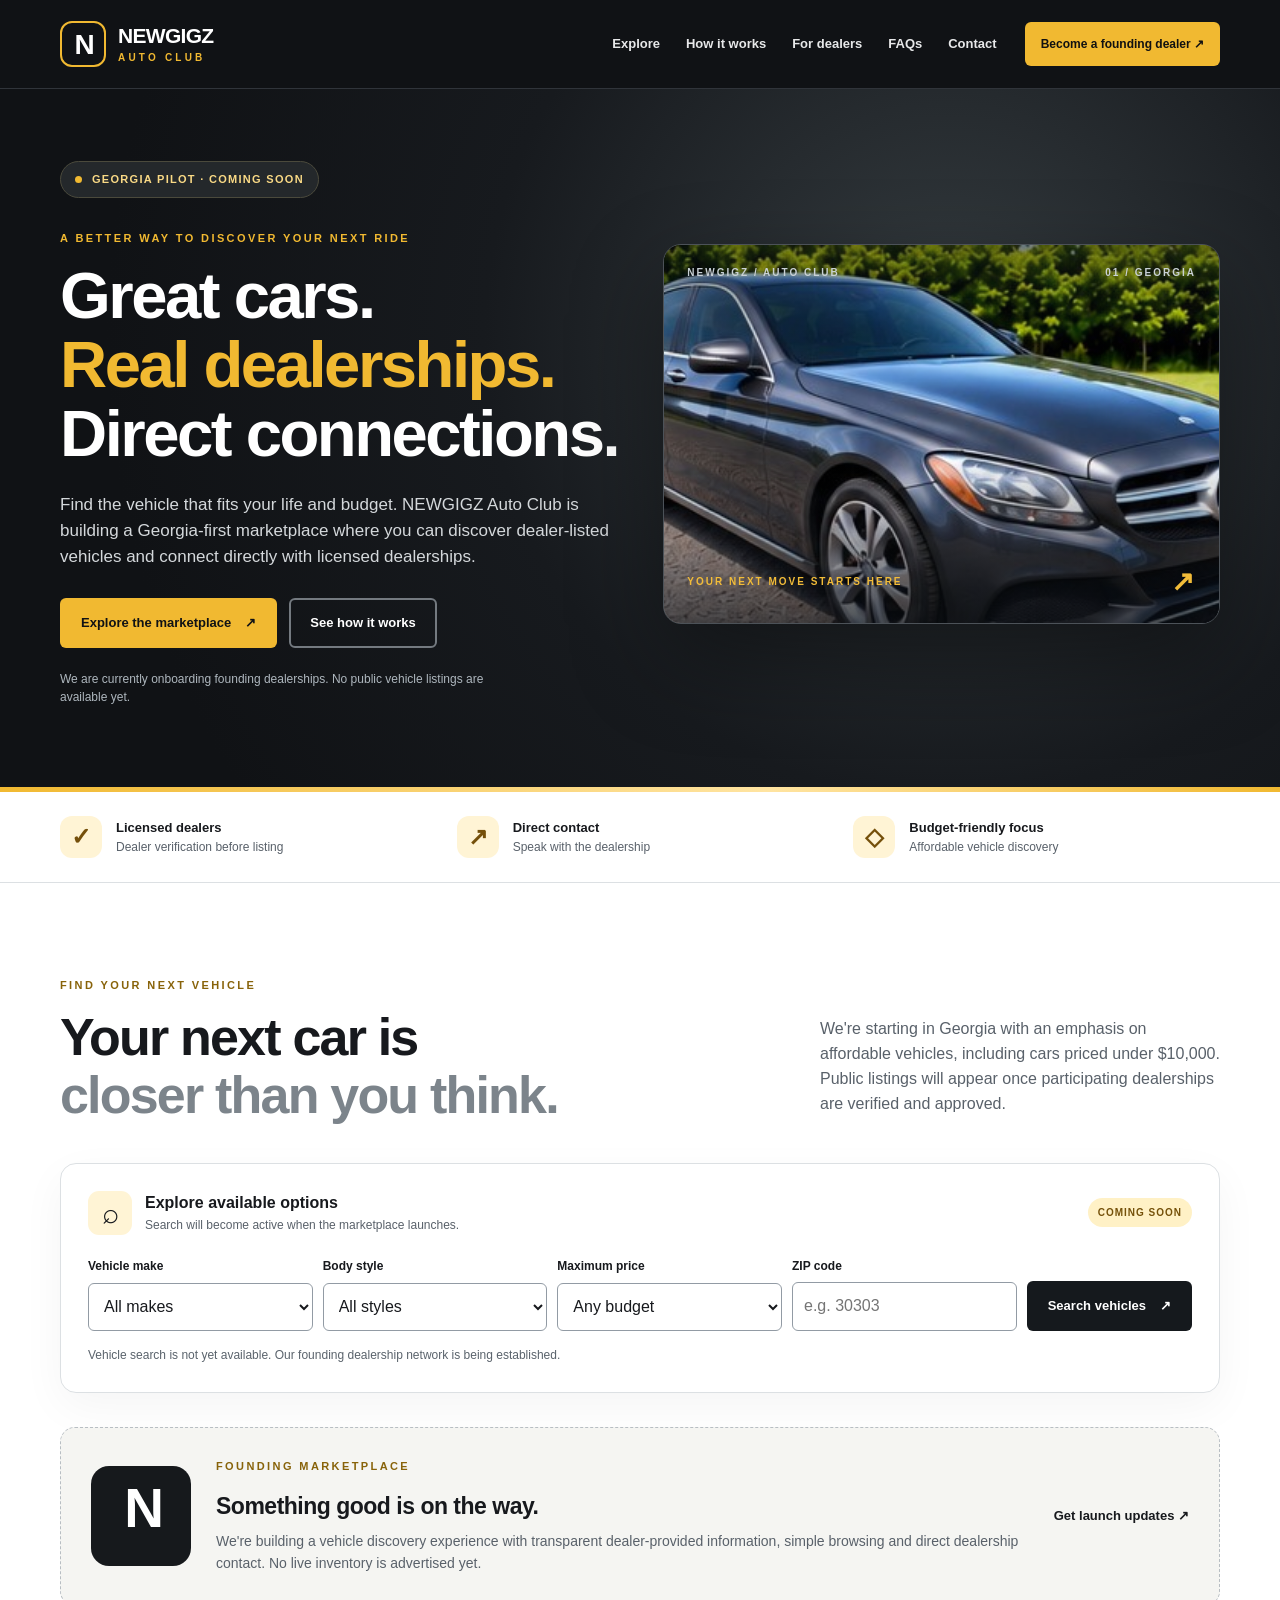
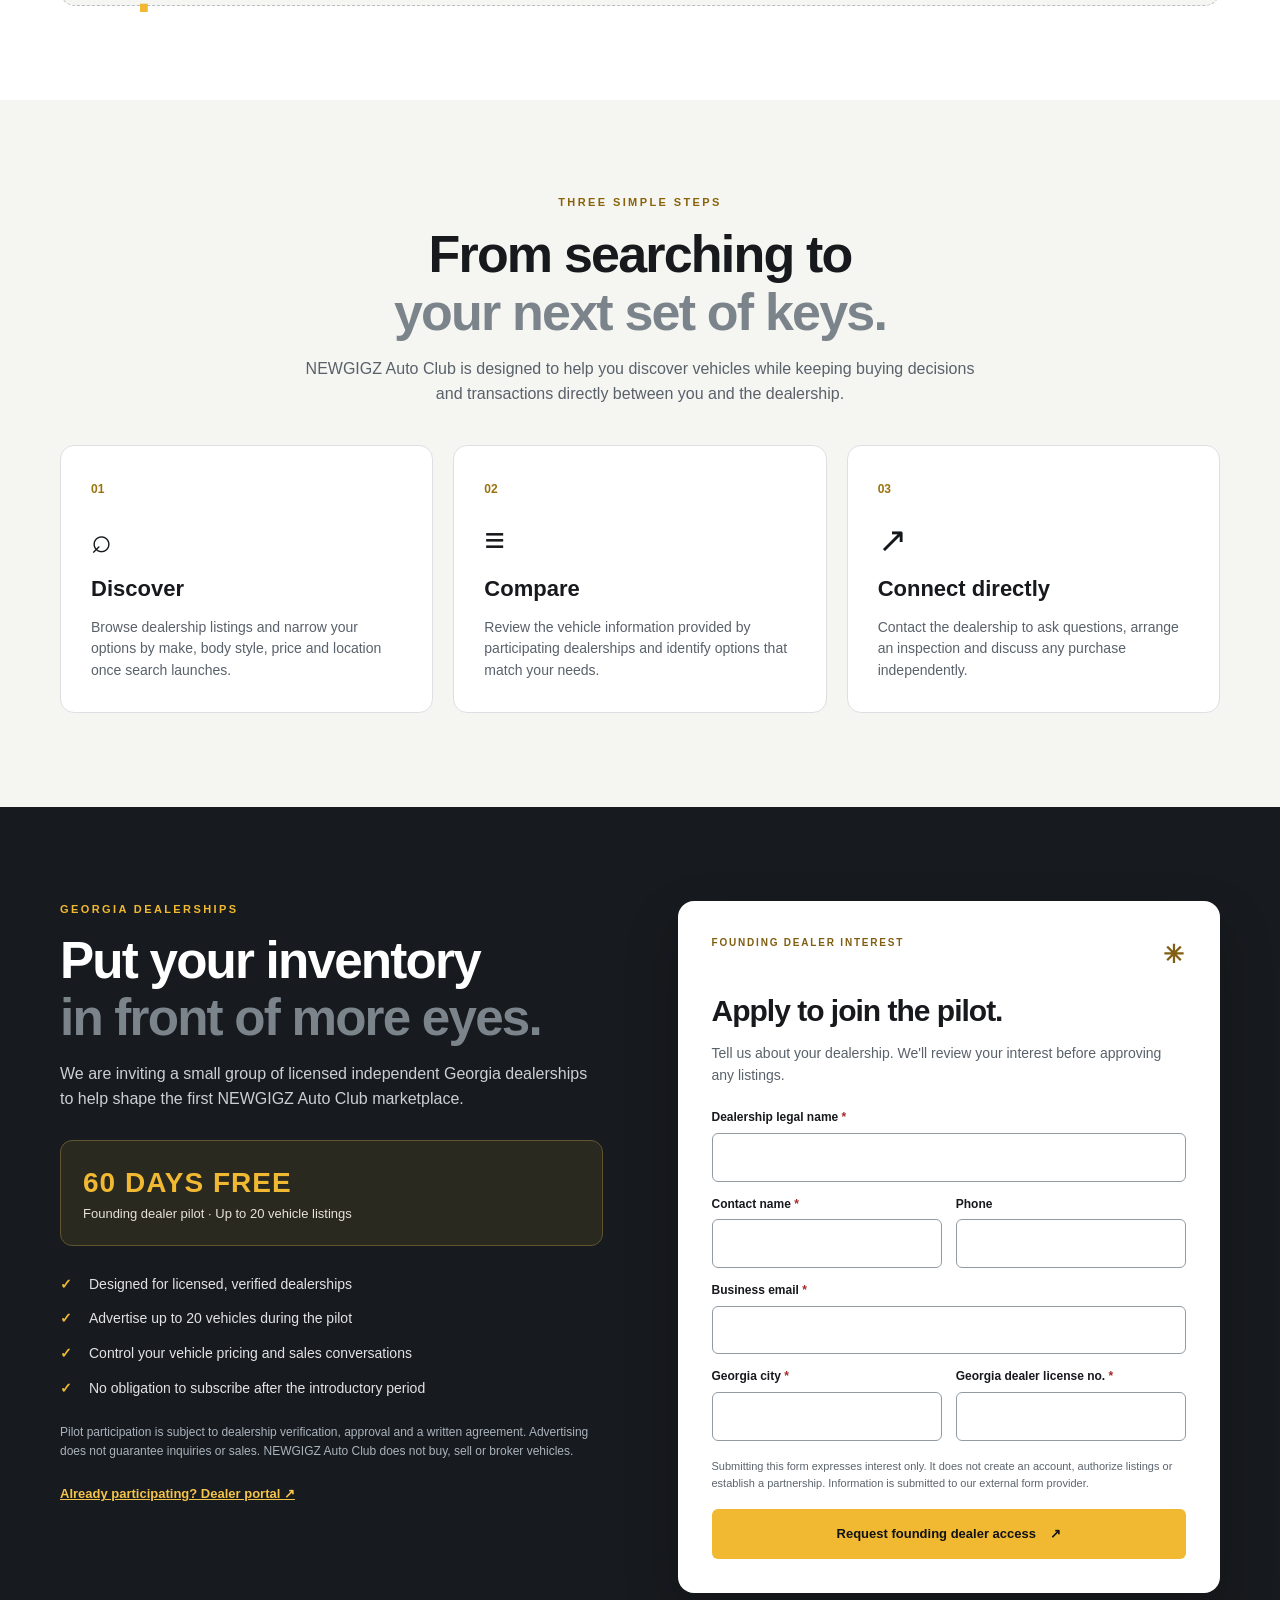
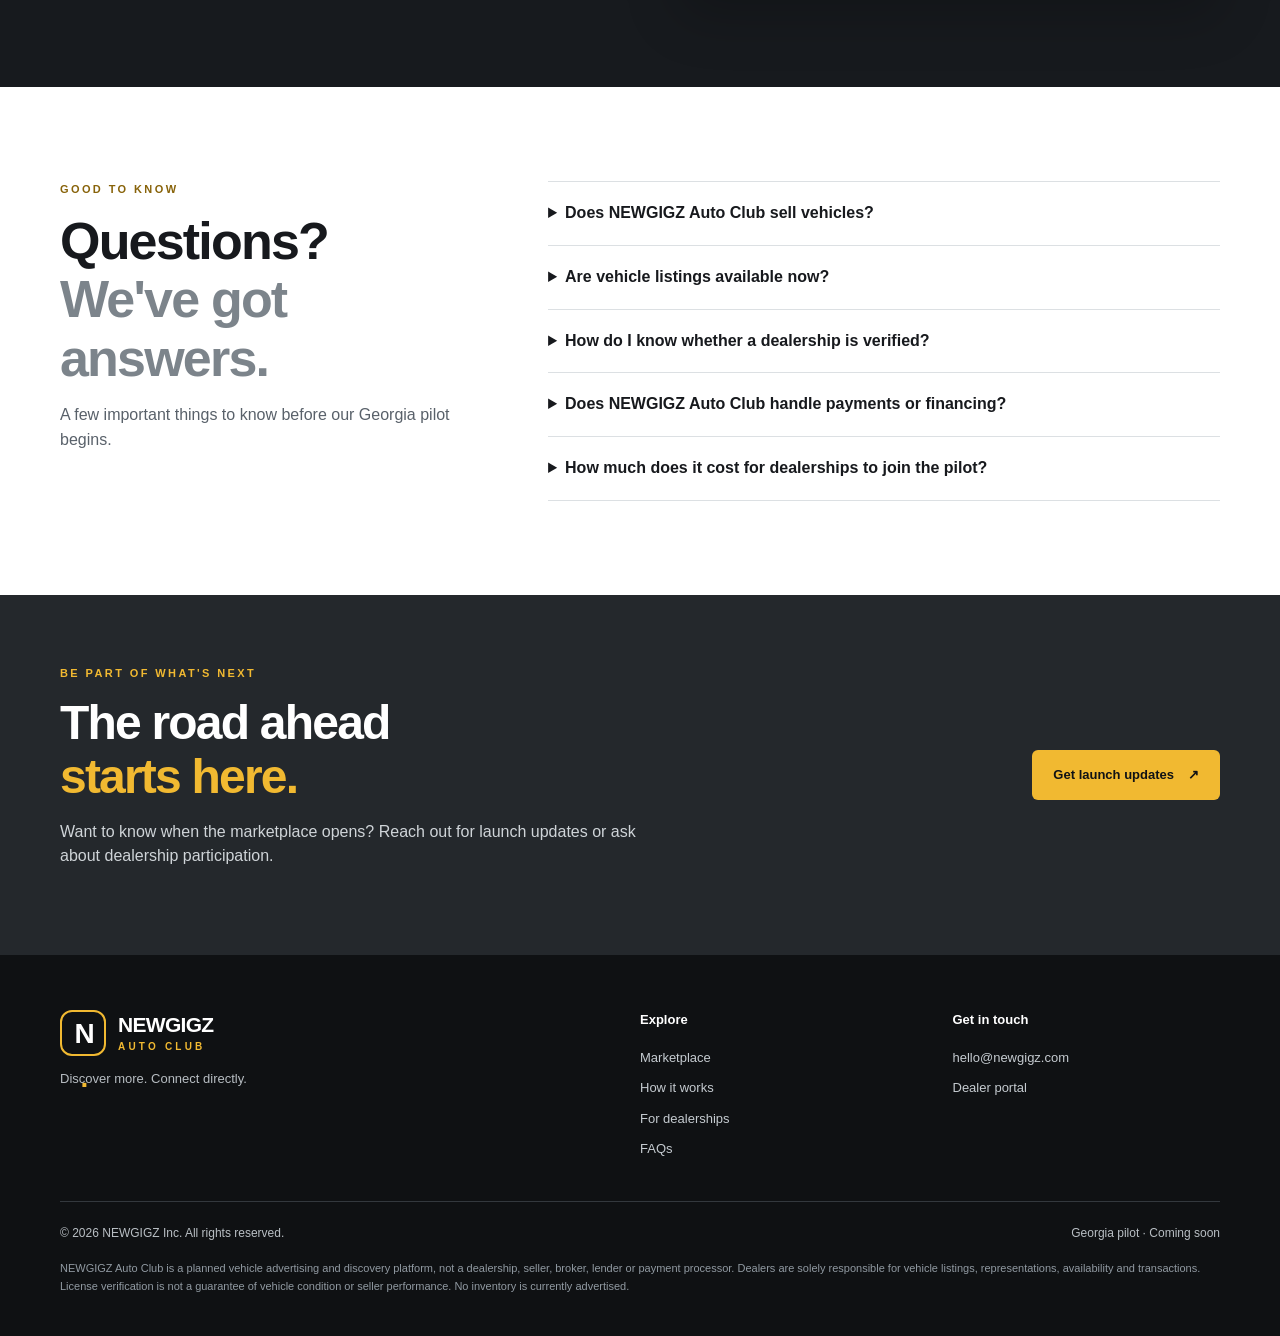
==== commit 04a6bd94: "Add files via upload" ====
--- a/index.html
+++ b/index.html
@@ -21,7 +21,7 @@
 </div></header>
 <main id="main">
 <section class="hero"><div class="container hero-layout"><div class="hero-copy"><div class="status-tag"><span class="status-dot" aria-hidden="true"></span> GEORGIA PILOT · COMING SOON</div><p class="eyebrow">A BETTER WAY TO DISCOVER YOUR NEXT RIDE</p><h1>Great cars.<br><span>Real dealerships.</span><br>Direct connections.</h1><p class="hero-description">Find the vehicle that fits your life and budget. NEWGIGZ Auto Club is building a Georgia-first marketplace where you can discover dealer-listed vehicles and connect directly with licensed dealerships.</p><div class="hero-actions"><a class="btn btn-gold" href="#discover">Explore the marketplace <span aria-hidden="true">↗</span></a><a class="btn btn-outline-light" href="#how">See how it works</a></div><p class="hero-note">We are currently onboarding founding dealerships. No public vehicle listings are available yet.</p></div>
-<div class="hero-visual" aria-label="Decorative automotive illustration"><div class="visual-top"><span>NEWGIGZ / AUTO CLUB</span><span>01 / GEORGIA</span></div><svg class="car-art" viewBox="0 0 720 390" role="img" aria-label="Stylized illustration of a modern sedan"><defs><linearGradient id="carFill" x1="0" y1="0" x2="1" y2="1"><stop offset="0" stop-color="#f5f6f8"/><stop offset=".52" stop-color="#aeb8c1"/><stop offset="1" stop-color="#4b555f"/></linearGradient><linearGradient id="glass" x1="0" y1="0" x2="1" y2="1"><stop offset="0" stop-color="#26343e"/><stop offset="1" stop-color="#111b25"/></linearGradient></defs><ellipse cx="364" cy="322" rx="294" ry="24" fill="#000" opacity=".35"/><path d="M94 254 L137 224 L216 207 L285 143 Q308 124 352 123 L474 132 Q509 134 535 160 L589 215 L645 234 Q666 242 672 260 L667 293 L80 293 L75 270 Q75 261 94 254Z" fill="url(#carFill)" stroke="#d9e1e7" stroke-width="3"/><path d="M240 207 L300 152 Q315 140 348 140 L464 146 Q486 146 506 168 L544 207 Z" fill="url(#glass)" stroke="#e6edf2" stroke-width="4"/><path d="M387 143 L390 208" stroke="#aab5bf" stroke-width="5"/><path d="M109 257 L158 244 L179 256 L148 267 L100 267Z" fill="#ffe5a2"/><path d="M616 238 L659 248 L660 263 L620 261Z" fill="#f34f4f"/><path d="M190 216 L554 216" stroke="#edf2f6" stroke-width="3" opacity=".6"/><path d="M268 219 L265 291 M505 218 L516 291" stroke="#58636d" stroke-width="2" opacity=".5"/><circle cx="209" cy="292" r="54" fill="#12171d" stroke="#68747e" stroke-width="7"/><circle cx="209" cy="292" r="29" fill="#b8c2cb"/><circle cx="209" cy="292" r="12" fill="#4d5861"/><circle cx="550" cy="292" r="54" fill="#12171d" stroke="#68747e" stroke-width="7"/><circle cx="550" cy="292" r="29" fill="#b8c2cb"/><circle cx="550" cy="292" r="12" fill="#4d5861"/><path d="M83 291 H153 M263 291 H494 M605 291 H669" stroke="#3c454e" stroke-width="9" stroke-linecap="round"/></svg><div class="visual-bottom"><span>YOUR NEXT MOVE STARTS HERE</span><span class="visual-arrow" aria-hidden="true">↗</span></div></div>
+<div class="hero-visual hero-visual-photo"><img class="hero-car-photo" src="mercedes-c300-hero.jpg" alt="Dark gray Mercedes-Benz C300 sedan photographed outdoors, front three-quarter view, with a clear windshield" width="760" height="390" fetchpriority="high"><div class="visual-top"><span>NEWGIGZ / AUTO CLUB</span><span>01 / GEORGIA</span></div><div class="visual-bottom"><span>YOUR NEXT MOVE STARTS HERE</span><span class="visual-arrow" aria-hidden="true">↗</span></div></div></div>
 </div><div class="hero-stripe" aria-hidden="true"></div></section>
 <section class="benefit-band" aria-label="Marketplace benefits"><div class="container benefits"><div><span class="benefit-icon" aria-hidden="true">✓</span><span><strong>Licensed dealers</strong><small>Dealer verification before listing</small></span></div><div><span class="benefit-icon" aria-hidden="true">↗</span><span><strong>Direct contact</strong><small>Speak with the dealership</small></span></div><div><span class="benefit-icon" aria-hidden="true">◇</span><span><strong>Budget-friendly focus</strong><small>Affordable vehicle discovery</small></span></div></div></section>
 <section id="discover" class="section discover"><div class="container"><div class="section-header"><div><p class="eyebrow eyebrow-dark">FIND YOUR NEXT VEHICLE</p><h2>Your next car is<br><span>closer than you think.</span></h2></div><p>We're starting in Georgia with an emphasis on affordable vehicles, including cars priced under $10,000. Public listings will appear once participating dealerships are verified and approved.</p></div>
--- a/styles.css
+++ b/styles.css
@@ -1 +1,8 @@
 :root{--dark:#101215;--dark2:#191c20;--gold:#f1b931;--gold-light:#ffd56e;--ink:#17191d;--muted:#59616a;--line:#dce0e3;--off:#f5f5f2;--white:#fff}*{box-sizing:border-box}html{scroll-behavior:smooth}body{margin:0;font-family:Arial,Helvetica,sans-serif;color:var(--ink);line-height:1.55}a{color:inherit}button,input,select{font:inherit}button{cursor:pointer}button:disabled{cursor:not-allowed}.container{width:min(1160px,calc(100% - 44px));margin-inline:auto}.skip{position:fixed;top:-100px;left:12px;background:white;color:#111;padding:12px;z-index:100}.skip:focus{top:12px}:focus-visible{outline:3px solid #2677d8;outline-offset:3px}.site-header{background:var(--dark);color:white;border-bottom:1px solid #30343a}.header-inner{min-height:88px;display:flex;align-items:center;gap:28px}.brand{display:inline-flex;align-items:center;gap:12px;text-decoration:none;flex-shrink:0}.brand-symbol{width:46px;height:46px;display:grid;place-items:center;border:2px solid var(--gold);border-radius:12px;color:#fff;font-weight:900;font-size:28px;letter-spacing:-3px}.brand-symbol span{color:var(--gold)}.brand-name{font-weight:900;font-size:21px;letter-spacing:-.7px;line-height:1.05}.brand-name small{display:block;color:var(--gold);font-size:10px;letter-spacing:3.2px;margin-top:6px}.main-nav{display:flex;gap:26px;margin-left:auto}.main-nav a{font-size:13px;text-decoration:none;color:#e7e8e9;font-weight:700}.main-nav a:hover,.dealer-portal:hover,.footer-top a:hover{text-decoration:underline}.header-action{font-size:12px;font-weight:800;text-decoration:none;background:var(--gold);color:#111;padding:13px 16px;border-radius:6px;white-space:nowrap}.menu-toggle{display:none}.hero{background:radial-gradient(circle at 74% 35%,#353c40 0%,#171a1e 44%,#101215 80%);color:white;position:relative;overflow:hidden}.hero-layout{min-height:630px;display:grid;grid-template-columns:1.02fr .98fr;align-items:center;gap:24px;padding-top:72px;padding-bottom:80px}.status-tag{display:inline-flex;align-items:center;gap:10px;background:#24282b;border:1px solid #4b4a3c;color:#f9d985;padding:9px 14px;border-radius:50px;font-size:11px;letter-spacing:1.3px;font-weight:800;margin-bottom:32px}.status-dot{width:7px;height:7px;background:var(--gold);border-radius:50%}.eyebrow{font-size:11px;letter-spacing:2.4px;font-weight:900;color:var(--gold);margin:0 0 14px}.eyebrow-dark{color:#88630a}.hero h1{font-size:clamp(43px,5.1vw,68px);line-height:1.06;letter-spacing:-2.5px;margin:0 0 23px}.hero h1 span,.dealer-copy h2 span,.contact-layout h2 span{color:var(--gold)}.hero-description{color:#d4d8db;font-size:17px;max-width:560px;margin:0 0 27px}.hero-actions{display:flex;gap:12px;flex-wrap:wrap}.btn{min-height:50px;padding:13px 19px;display:inline-flex;align-items:center;justify-content:center;gap:14px;text-decoration:none;font-size:13px;font-weight:900;border-radius:6px;border:2px solid transparent;transition:background .15s ease,transform .15s ease}.btn:hover{transform:translateY(-1px)}.btn-gold{background:var(--gold);color:#101215}.btn-gold:hover{background:var(--gold-light)}.btn-outline-light{border-color:#747a80;color:#fff}.btn-outline-light:hover{background:#ffffff16}.btn-dark{background:#15191d;color:#fff;white-space:nowrap}.btn-dark:hover{background:#30363b}.hero-note{font-size:12px;color:#aeb7be;margin:22px 0 0;max-width:470px}.hero-visual{height:380px;border:1px solid #4c5258;border-radius:18px;background:linear-gradient(155deg,#30373d,#14191d 76%);box-shadow:0 35px 90px #0006;position:relative;overflow:hidden;display:flex;flex-direction:column;justify-content:space-between}.hero-visual:before{content:"";position:absolute;width:340px;height:340px;border:1px solid #ffffff13;border-radius:50%;top:35px;left:22%}.hero-visual:after{content:"";position:absolute;width:490px;height:490px;border:1px solid #ffffff0b;border-radius:50%;top:-65px;left:5%}.visual-top,.visual-bottom{position:relative;z-index:1;display:flex;justify-content:space-between;align-items:center;padding:20px 23px;font-size:10px;letter-spacing:2px;color:#c9d1d6;font-weight:800}.visual-bottom{color:#f2bc39}.visual-arrow{font-size:28px}.car-art{position:absolute;z-index:1;top:54px;left:0;width:100%;height:290px;filter:drop-shadow(0 14px 15px #0007)}.hero-stripe{height:5px;background:linear-gradient(90deg,var(--gold),#ffe4a1 60%,var(--gold))}.benefit-band{border-bottom:1px solid var(--line);background:white}.benefits{display:grid;grid-template-columns:repeat(3,1fr);gap:30px;padding:24px 0}.benefits>div{display:flex;gap:14px;align-items:center}.benefit-icon{height:42px;width:42px;flex-shrink:0;display:grid;place-items:center;background:#fff4d5;border-radius:12px;color:#75500b;font-size:24px;font-weight:900}.benefits strong,.benefits small{display:block}.benefits strong{font-size:13px}.benefits small{font-size:12px;color:var(--muted)}.section{padding:94px 0}.section-header{display:flex;justify-content:space-between;align-items:end;gap:50px}.section-header>p{max-width:400px;color:var(--muted);margin:0 0 8px}.section h2,.contact-layout h2{font-size:clamp(33px,4.2vw,52px);line-height:1.12;letter-spacing:-1.8px;margin:0}.section h2 span{color:#7c848b}.search-panel{border:1px solid var(--line);border-radius:16px;margin-top:38px;padding:27px;background:white;box-shadow:0 14px 45px #1111110b}.search-heading{display:flex;align-items:center;gap:13px;margin-bottom:22px}.search-heading strong,.search-heading small{display:block}.search-heading small{color:var(--muted);font-size:12px}.search-mark{display:grid;place-items:center;width:44px;height:44px;background:#fff4d5;border-radius:11px;font-size:29px}.coming-pill{margin-left:auto;color:#75510a;background:#fff1c6;padding:7px 10px;border-radius:30px;font-size:10px;letter-spacing:1px;font-weight:900;white-space:nowrap}.search-grid{display:grid;grid-template-columns:repeat(4,minmax(0,1fr)) auto;gap:10px;align-items:end}.search-grid label,.dealer-form label{font-weight:800;font-size:12px;display:block;margin-bottom:7px}.search-grid input,.search-grid select,.dealer-form input{min-height:48px;width:100%;border:1px solid #929ba4;border-radius:6px;padding:11px;background:#fff;color:var(--ink)}.search-status{font-size:12px;color:#5a636c;margin:15px 0 0}.launch-card{margin-top:34px;border:1px dashed #b8bec3;border-radius:15px;padding:30px;display:flex;align-items:center;gap:25px;background:var(--off)}.launch-icon{display:grid;place-items:center;flex-shrink:0;width:100px;height:100px;border-radius:18px;background:#16191c;color:white;font-size:55px;font-weight:900;letter-spacing:-6px}.launch-icon span{color:var(--gold)}.launch-card h3{font-size:23px;letter-spacing:-.5px;margin:0 0 7px}.launch-card p:not(.eyebrow){color:var(--muted);font-size:14px;margin:0}.text-link{font-weight:900;text-decoration:none;white-space:nowrap;font-size:13px;margin-left:auto}.text-link:hover{text-decoration:underline}.how{background:var(--off)}.centered{text-align:center;max-width:670px;margin:0 auto}.centered>p:last-child{color:var(--muted)}.step-grid{display:grid;grid-template-columns:repeat(3,1fr);gap:20px;margin-top:38px}.step-grid article{padding:30px;background:#fff;border:1px solid var(--line);border-radius:14px;min-height:245px}.step-number{font-size:12px;font-weight:900;color:#9b730e}.step-symbol{margin:22px 0 15px;font-size:35px;line-height:1;color:#15181b}.step-grid h3{font-size:22px;margin:0 0 10px}.step-grid p{color:var(--muted);font-size:14px;margin:0}.dealer-section{background:#171a1e;color:#fff}.dealer-layout{display:grid;grid-template-columns:1fr 1fr;gap:75px;align-items:start}.dealer-copy h2{font-size:clamp(34px,4vw,52px)}.dealer-copy>p:not(.eyebrow){color:#cbd0d4}.offer{margin:28px 0;padding:20px 22px;background:#292920;border:1px solid #605530;border-radius:12px;display:flex;flex-direction:column}.offer strong{color:var(--gold);font-size:28px;letter-spacing:1px}.offer span{font-size:13px;color:#e6e3d7}.check-list{list-style:none;padding:0;margin:24px 0}.check-list li{position:relative;padding:0 0 0 29px;margin:13px 0;color:#e1e3e5;font-size:14px}.check-list li:before{content:"✓";position:absolute;left:0;color:var(--gold);font-weight:900}.dealer-fine{font-size:12px!important;color:#aab3bc!important}.dealer-portal{display:inline-block;margin-top:12px;color:#f4c34b;font-weight:800;font-size:13px}.dealer-form{background:#fff;color:#17191d;border-radius:16px;padding:34px;box-shadow:0 24px 55px #0003}.form-top{display:flex;justify-content:space-between;font-size:10px;font-weight:900;letter-spacing:1.8px;color:#805e12}.form-asterisk{font-size:25px}.dealer-form h3{font-size:30px;letter-spacing:-1px;margin:15px 0 8px}.dealer-form>p:not(.form-note){font-size:14px;color:var(--muted);margin:0 0 22px}.dealer-form label{margin:13px 0 6px}.required{color:#a62929}.form-two{display:grid;grid-template-columns:1fr 1fr;gap:14px}.form-note{font-size:11px;color:#5c646d;margin:17px 0}.btn-full{width:100%}.faq-layout{display:grid;grid-template-columns:.75fr 1.25fr;gap:85px}.faq-layout .muted{color:var(--muted)}.faq-items{border-top:1px solid var(--line)}.faq-items details{border-bottom:1px solid var(--line);padding:19px 0}.faq-items summary{font-weight:800;cursor:pointer;padding-right:25px}.faq-items details p{font-size:14px;color:var(--muted);margin-bottom:0}.contact-section{background:#24282c;color:#fff;padding:70px 0}.contact-layout{display:flex;align-items:center;justify-content:space-between;gap:35px}.contact-layout h2{font-size:clamp(32px,4vw,48px)}.contact-layout p:not(.eyebrow){max-width:580px;color:#cfd4d8}.site-footer{background:#0f1113;color:#fff;padding:55px 0 30px}.footer-top{display:grid;grid-template-columns:2fr 1fr 1fr;gap:45px}.footer-top>div:not(:first-child){display:flex;flex-direction:column;gap:10px}.footer-top strong{font-size:13px;margin-bottom:8px}.footer-top a:not(.brand){font-size:13px;color:#c5cbd0;text-decoration:none}.footer-top p{font-size:13px;color:#b7bdc2}.footer-bottom{border-top:1px solid #33383d;margin-top:42px;padding-top:22px;display:flex;justify-content:space-between;color:#b9bfc4;font-size:12px}.disclaimer{font-size:11px;color:#919aa2;margin-top:18px;max-width:1160px}@media(max-width:1100px){.main-nav{gap:15px}.header-action{font-size:11px}.hero-layout{gap:10px}.search-grid{grid-template-columns:repeat(2,minmax(0,1fr))}.search-grid button{grid-column:1/-1}.dealer-layout{gap:30px}}@media(max-width:850px){.header-inner{flex-wrap:wrap;padding:14px 0;min-height:72px}.menu-toggle{display:block;margin-left:auto;background:transparent;border:1px solid #717980;border-radius:6px;color:white;padding:9px 12px;font-size:13px}.header-action{display:none}.main-nav{display:none;order:4;width:100%;margin:0;flex-direction:column;gap:0;border-top:1px solid #333;padding-top:8px}.main-nav.is-open{display:flex}.main-nav a{padding:11px 0}.hero-layout{grid-template-columns:1fr;padding-top:56px;padding-bottom:65px}.hero-visual{max-width:640px;width:100%;margin-top:30px}.section-header,.contact-layout{align-items:start;flex-direction:column;gap:15px}.dealer-layout,.faq-layout{grid-template-columns:1fr}.dealer-copy{max-width:680px}.benefits{gap:15px}.benefit-icon{width:35px;height:35px}.launch-card{flex-wrap:wrap}.text-link{margin-left:0}}@media(max-width:600px){.container{width:calc(100% - 34px)}.brand-symbol{width:40px;height:40px;font-size:24px}.brand-name{font-size:19px}.hero h1{font-size:clamp(39px,10vw,55px);letter-spacing:-1.8px}.hero-description{font-size:15px}.hero-visual{height:270px}.car-art{top:32px;height:220px}.visual-top,.visual-bottom{padding:15px;font-size:8px}.benefits{grid-template-columns:1fr;padding:22px 0}.section{padding:65px 0}.section h2{letter-spacing:-1px}.search-panel{padding:18px}.search-grid,.step-grid,.form-two{grid-template-columns:1fr}.search-grid button{grid-column:auto}.coming-pill{font-size:9px}.launch-card{padding:22px}.launch-icon{width:70px;height:70px;font-size:42px}.dealer-form{padding:23px}.faq-layout{gap:30px}.footer-top{grid-template-columns:1fr 1fr;gap:28px}.footer-top>div:first-child{grid-column:1/-1}.footer-bottom{display:block}.footer-bottom span{display:block;margin:8px 0}.hero-actions .btn{width:100%}}@media(prefers-reduced-motion:reduce){html{scroll-behavior:auto}.btn{transition:none}.btn:hover{transform:none}}
+
+/* Real-car homepage hero. Decorative photo is not a live listing. */
+.hero-visual-photo{isolation:isolate;background:#161b1d}
+.hero-visual-photo:before,.hero-visual-photo:after{display:none}
+.hero-car-photo{position:absolute;inset:0;width:100%;height:100%;object-fit:cover;object-position:53% center;z-index:-2}
+.hero-visual-photo::after{content:"";display:block;position:absolute;inset:0;z-index:-1;background:linear-gradient(180deg,rgba(9,13,18,.5) 0%,transparent 32%,transparent 57%,rgba(9,13,18,.72) 100%);pointer-events:none;border:0;border-radius:0;width:auto;height:auto;top:0;left:0}
+.hero-visual-photo .visual-top,.hero-visual-photo .visual-bottom{position:relative;z-index:1}
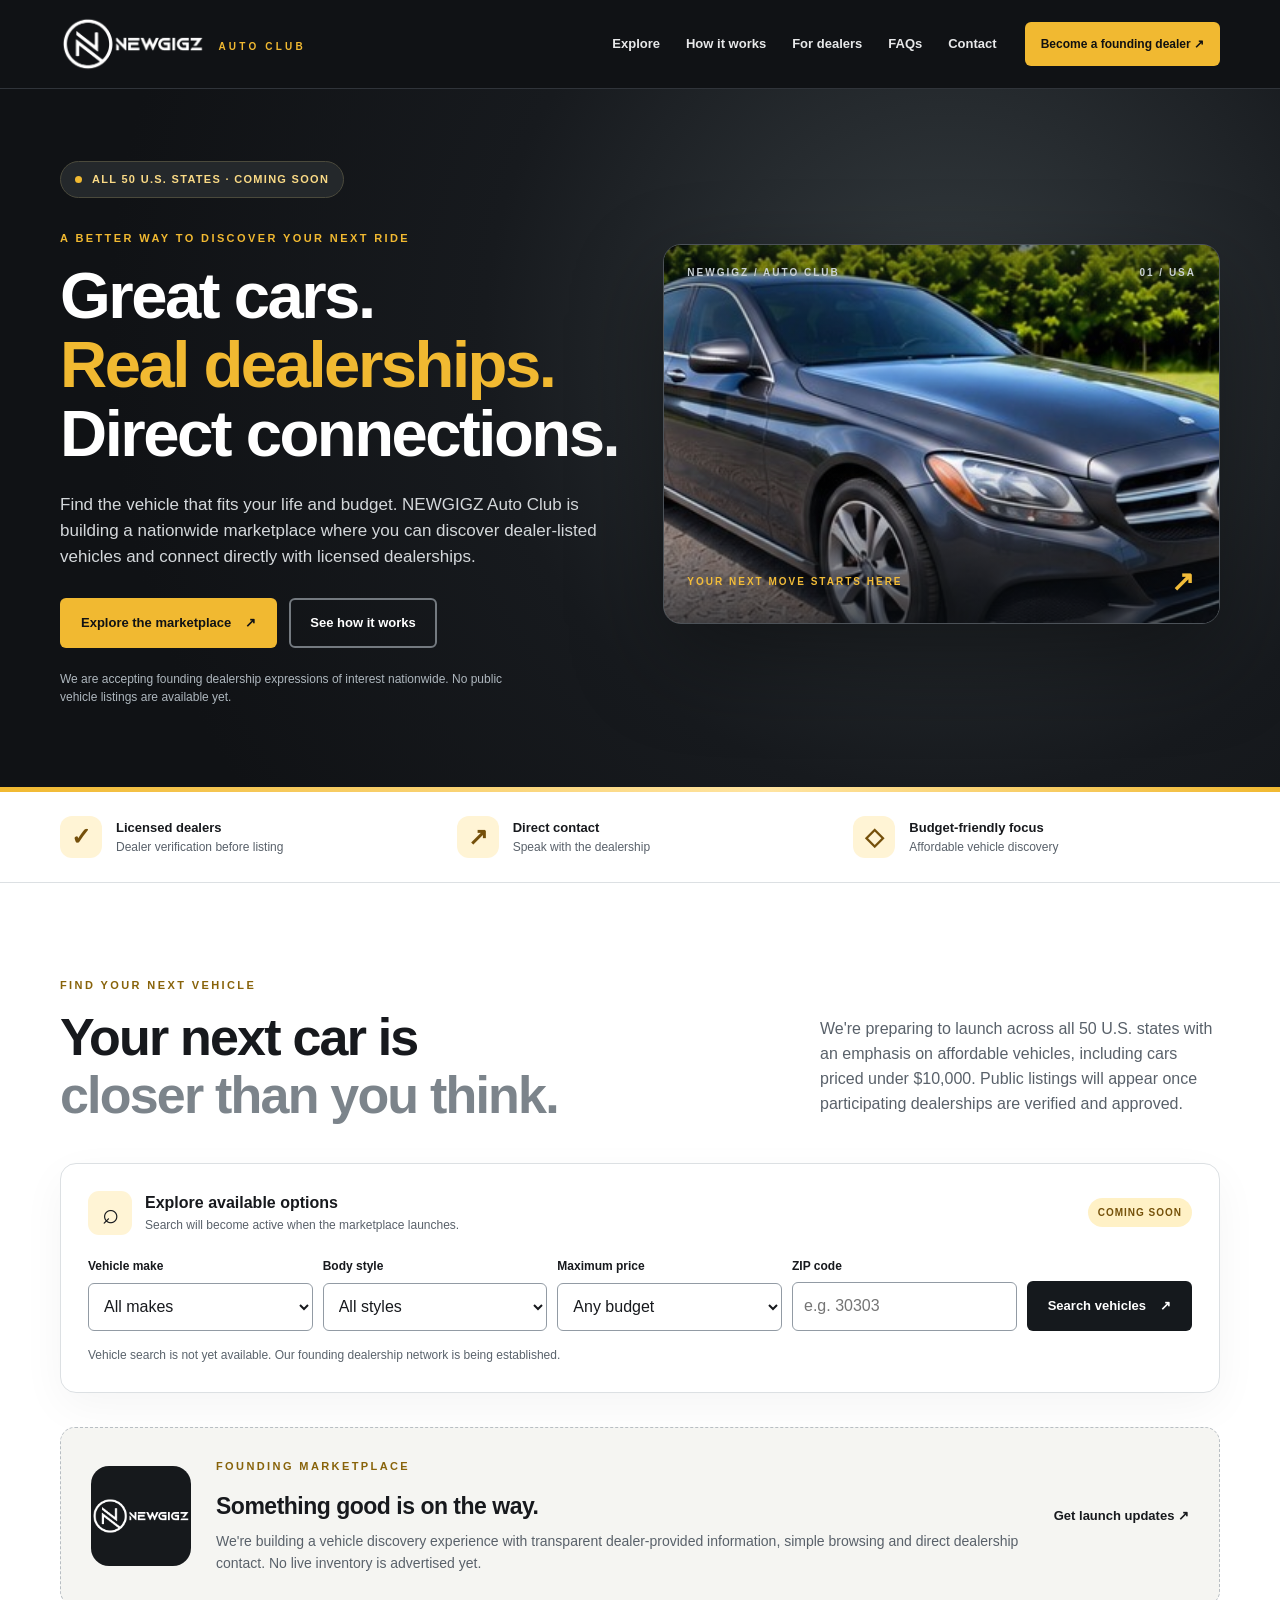
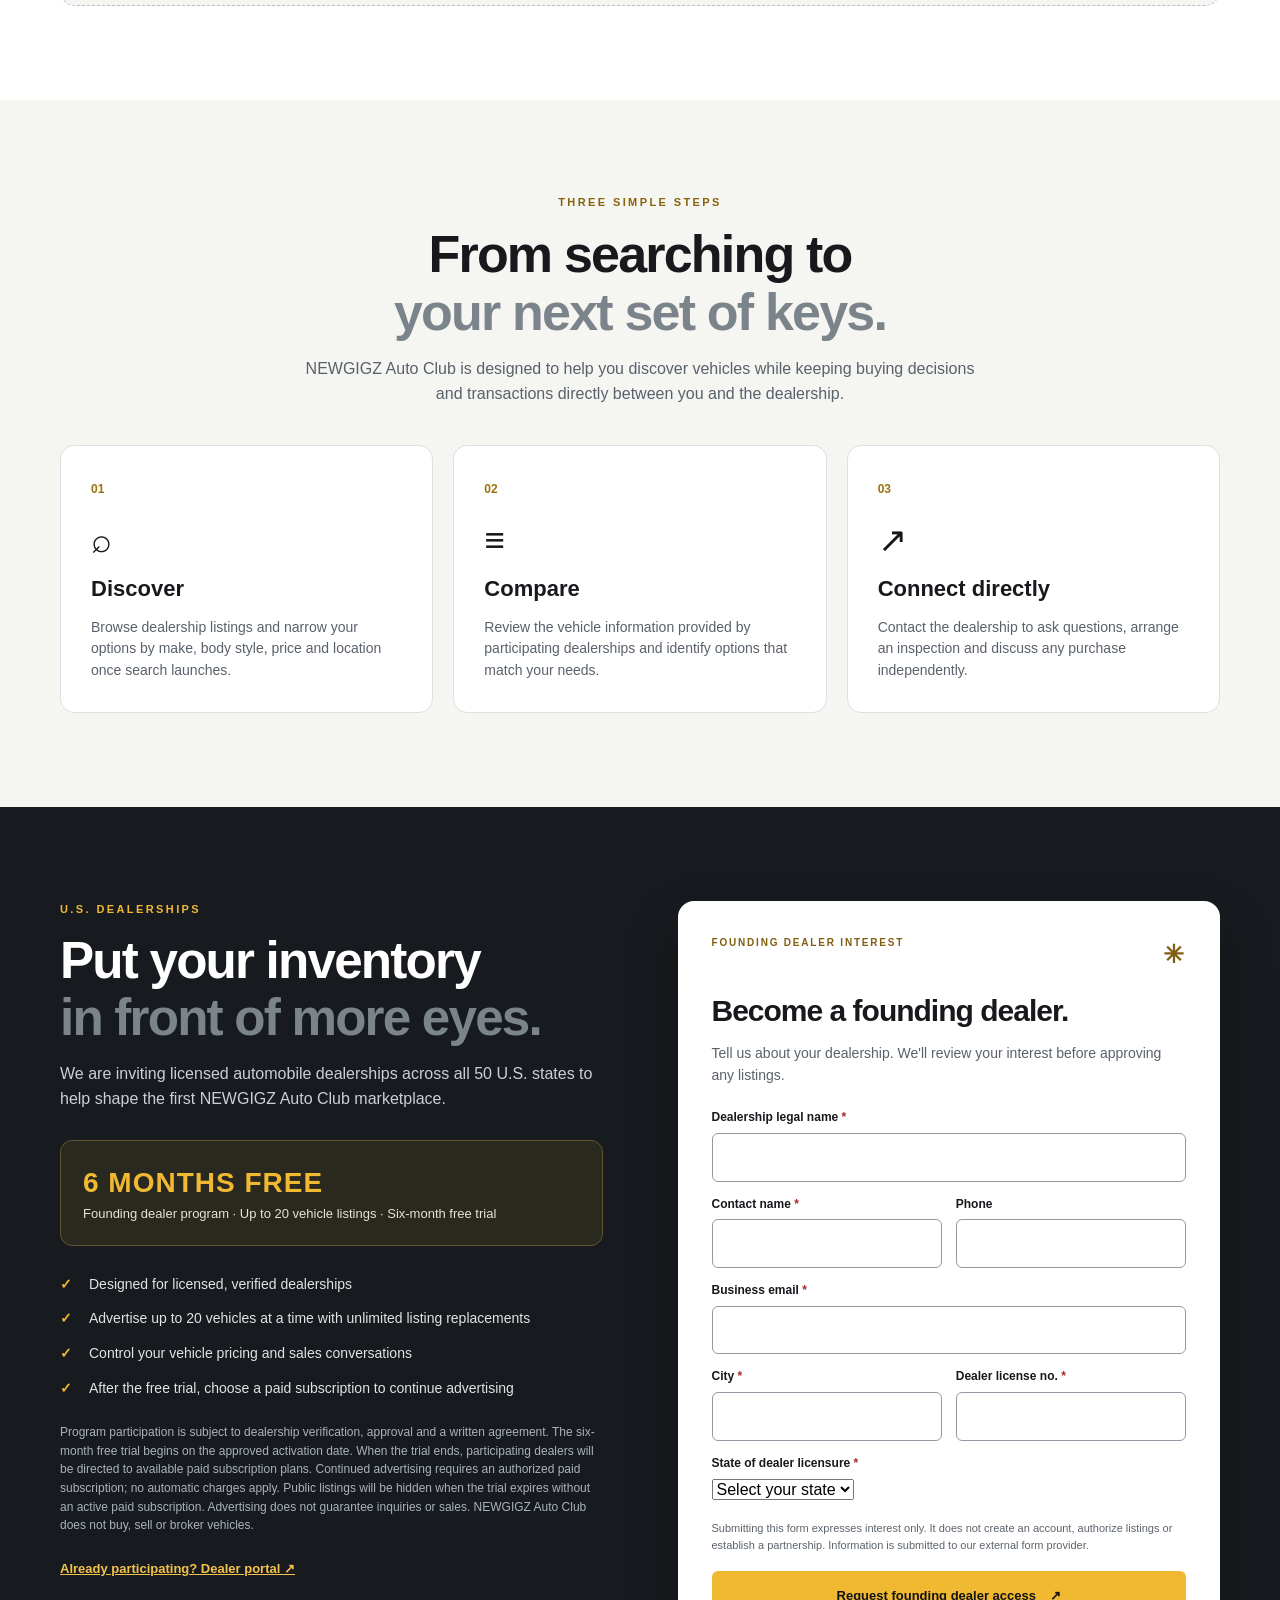
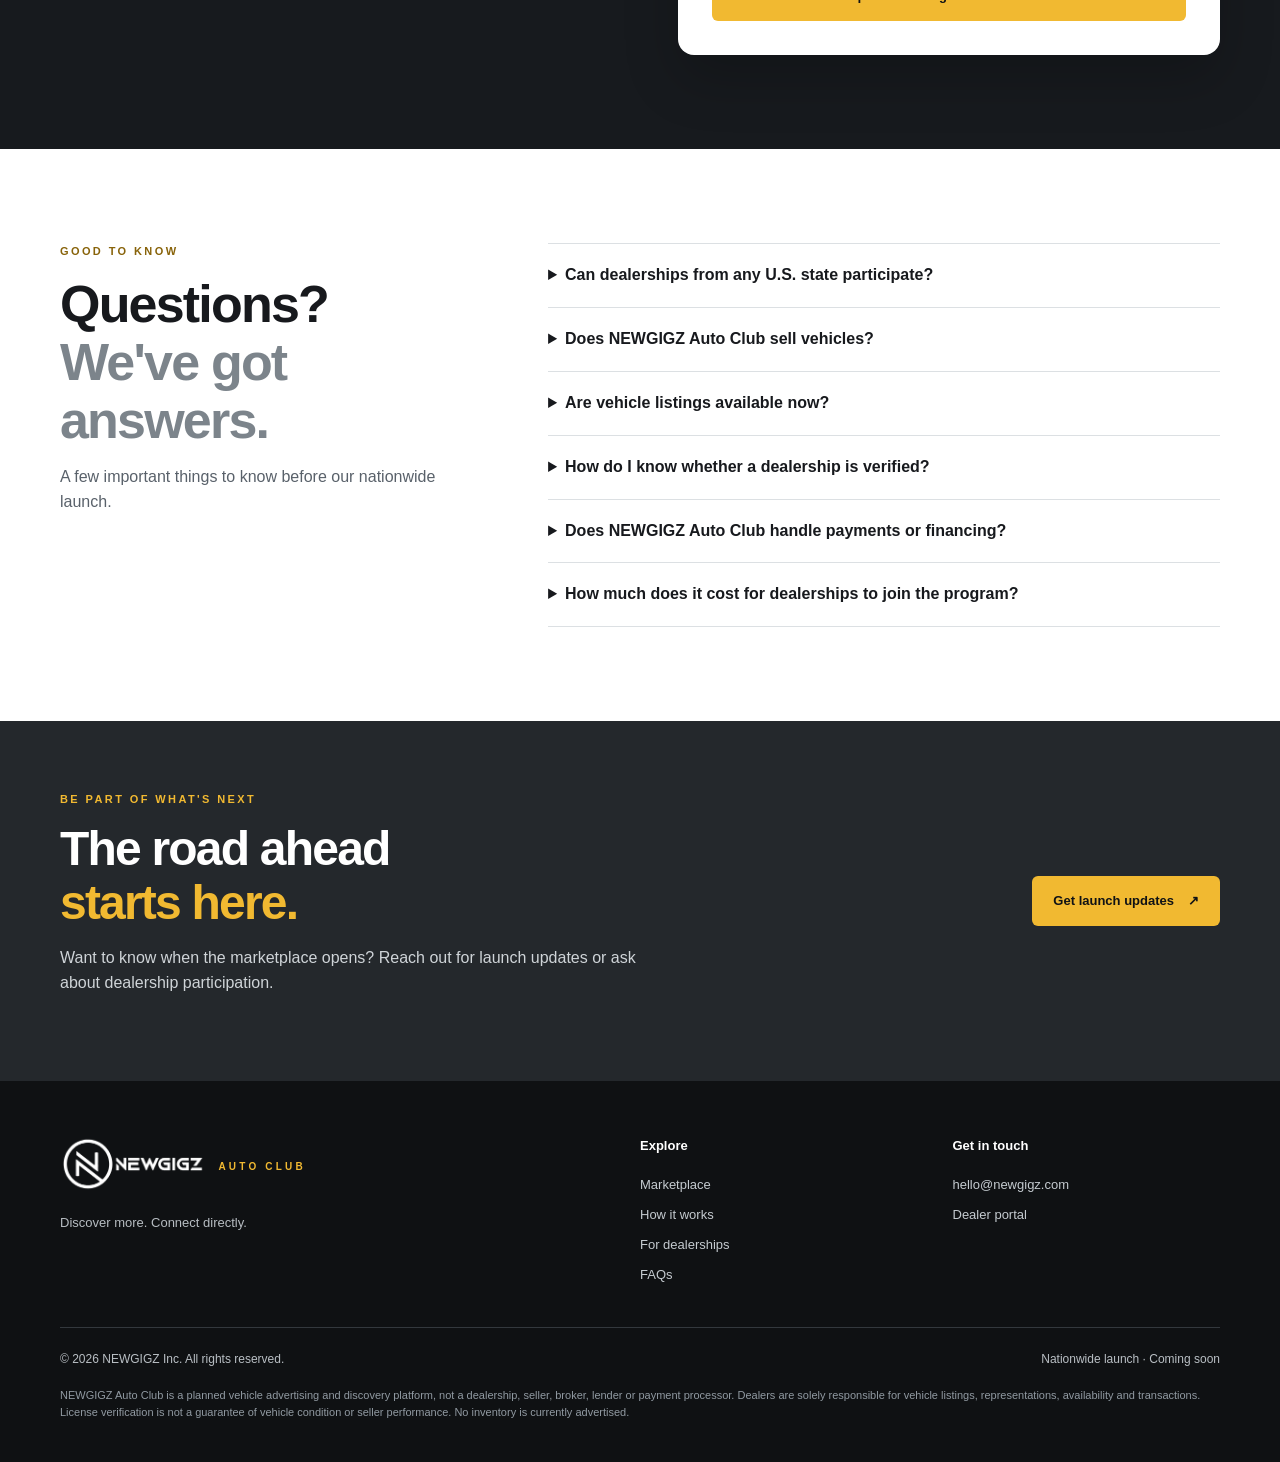
==== commit 59980eba: "Synchronize development homepage with nationwide production launch" ====
--- a/index.html
+++ b/index.html
@@ -4,9 +4,9 @@
 <meta charset="utf-8">
 <meta name="viewport" content="width=device-width,initial-scale=1">
 <meta name="theme-color" content="#101215">
-<meta name="description" content="NEWGIGZ Auto Club is preparing a Georgia-first vehicle marketplace connecting shoppers directly with verified, licensed dealerships. Founding dealer applications are open.">
+<meta name="description" content="NEWGIGZ Auto Club is preparing a nationwide vehicle marketplace connecting shoppers directly with verified, licensed dealerships. Founding dealer expressions of interest are open.">
 <meta property="og:title" content="NEWGIGZ Auto Club | Find your next car">
-<meta property="og:description" content="A smarter way to discover dealership vehicles. Georgia pilot coming soon.">
+<meta property="og:description" content="A smarter way to discover dealership vehicles. Nationwide launch planned across all 50 U.S. states.">
 <meta property="og:type" content="website">
 <title>NEWGIGZ Auto Club | Find your next car</title>
 <link rel="stylesheet" href="styles.css">
@@ -14,25 +14,109 @@
 <body>
 <a class="skip" href="#main">Skip to main content</a>
 <header class="site-header"><div class="container header-inner">
-<a class="brand" href="index.html" aria-label="NEWGIGZ Auto Club home"><span class="brand-symbol" aria-hidden="true">N<span>.</span></span><span class="brand-name">NEWGIGZ<small>AUTO CLUB</small></span></a>
+
+<a class="brand" href="index.html" aria-label="NEWGIGZ Auto Club home">
+  <img src="newgigz-logo.png" alt="NEWGIGZ official logo" style="max-width:170px;max-height:56px;width:auto;height:auto;object-fit:contain;">
+  <span class="brand-name"><small>AUTO CLUB</small></span>
+</a>
 <button id="menu-toggle" class="menu-toggle" type="button" aria-controls="main-nav" aria-expanded="false">Menu <span aria-hidden="true">☰</span></button>
 <nav id="main-nav" class="main-nav" aria-label="Main navigation"><a href="#discover">Explore</a><a href="#how">How it works</a><a href="#dealers">For dealers</a><a href="#faq">FAQs</a><a href="#contact">Contact</a></nav>
 <a class="header-action" href="#dealers">Become a founding dealer <span aria-hidden="true">↗</span></a>
 </div></header>
 <main id="main">
-<section class="hero"><div class="container hero-layout"><div class="hero-copy"><div class="status-tag"><span class="status-dot" aria-hidden="true"></span> GEORGIA PILOT · COMING SOON</div><p class="eyebrow">A BETTER WAY TO DISCOVER YOUR NEXT RIDE</p><h1>Great cars.<br><span>Real dealerships.</span><br>Direct connections.</h1><p class="hero-description">Find the vehicle that fits your life and budget. NEWGIGZ Auto Club is building a Georgia-first marketplace where you can discover dealer-listed vehicles and connect directly with licensed dealerships.</p><div class="hero-actions"><a class="btn btn-gold" href="#discover">Explore the marketplace <span aria-hidden="true">↗</span></a><a class="btn btn-outline-light" href="#how">See how it works</a></div><p class="hero-note">We are currently onboarding founding dealerships. No public vehicle listings are available yet.</p></div>
-<div class="hero-visual hero-visual-photo"><img class="hero-car-photo" src="mercedes-c300-hero.jpg" alt="Dark gray Mercedes-Benz C300 sedan photographed outdoors, front three-quarter view, with a clear windshield" width="760" height="390" fetchpriority="high"><div class="visual-top"><span>NEWGIGZ / AUTO CLUB</span><span>01 / GEORGIA</span></div><div class="visual-bottom"><span>YOUR NEXT MOVE STARTS HERE</span><span class="visual-arrow" aria-hidden="true">↗</span></div></div></div>
+<section class="hero"><div class="container hero-layout"><div class="hero-copy"><div class="status-tag"><span class="status-dot" aria-hidden="true"></span> ALL 50 U.S. STATES · COMING SOON</div><p class="eyebrow">A BETTER WAY TO DISCOVER YOUR NEXT RIDE</p><h1>Great cars.<br><span>Real dealerships.</span><br>Direct connections.</h1><p class="hero-description">Find the vehicle that fits your life and budget. NEWGIGZ Auto Club is building a nationwide marketplace where you can discover dealer-listed vehicles and connect directly with licensed dealerships.</p><div class="hero-actions"><a class="btn btn-gold" href="#discover">Explore the marketplace <span aria-hidden="true">↗</span></a><a class="btn btn-outline-light" href="#how">See how it works</a></div><p class="hero-note">We are accepting founding dealership expressions of interest nationwide. No public vehicle listings are available yet.</p></div>
+<div class="hero-visual hero-visual-photo"><img class="hero-car-photo" src="mercedes-c300-hero.jpg" alt="Dark gray Mercedes-Benz C300 sedan photographed outdoors, front three-quarter view, with a clear windshield" width="760" height="390" fetchpriority="high"><div class="visual-top"><span>NEWGIGZ / AUTO CLUB</span><span>01 / USA</span></div><div class="visual-bottom"><span>YOUR NEXT MOVE STARTS HERE</span><span class="visual-arrow" aria-hidden="true">↗</span></div></div></div>
 </div><div class="hero-stripe" aria-hidden="true"></div></section>
 <section class="benefit-band" aria-label="Marketplace benefits"><div class="container benefits"><div><span class="benefit-icon" aria-hidden="true">✓</span><span><strong>Licensed dealers</strong><small>Dealer verification before listing</small></span></div><div><span class="benefit-icon" aria-hidden="true">↗</span><span><strong>Direct contact</strong><small>Speak with the dealership</small></span></div><div><span class="benefit-icon" aria-hidden="true">◇</span><span><strong>Budget-friendly focus</strong><small>Affordable vehicle discovery</small></span></div></div></section>
-<section id="discover" class="section discover"><div class="container"><div class="section-header"><div><p class="eyebrow eyebrow-dark">FIND YOUR NEXT VEHICLE</p><h2>Your next car is<br><span>closer than you think.</span></h2></div><p>We're starting in Georgia with an emphasis on affordable vehicles, including cars priced under $10,000. Public listings will appear once participating dealerships are verified and approved.</p></div>
-<div class="search-panel"><div class="search-heading"><span class="search-mark" aria-hidden="true">⌕</span><div><strong>Explore available options</strong><small>Search will become active when the marketplace launches.</small></div><span class="coming-pill">COMING SOON</span></div><form id="search" class="search-grid" novalidate><div><label for="make">Vehicle make</label><select id="make" name="make"><option value="">All makes</option><option>Toyota</option><option>Honda</option><option>Lexus</option><option>BMW</option><option>Mercedes-Benz</option><option>Ford</option><option>Chevrolet</option><option>Hyundai</option><option>Nissan</option><option>Kia</option></select></div><div><label for="body">Body style</label><select id="body" name="body"><option value="">All styles</option><option>Sedan</option><option>SUV</option><option>Truck</option><option>Coupe</option><option>Van</option></select></div><div><label for="budget">Maximum price</label><select id="budget" name="budget"><option value="">Any budget</option><option value="5000">$5,000</option><option value="10000">$10,000</option><option value="15000">$15,000</option><option value="20000">$20,000</option><option value="40000">$40,000</option></select></div><div><label for="zip">ZIP code</label><input id="zip" name="zip" inputmode="numeric" pattern="[0-9]{5}" maxlength="5" placeholder="e.g. 30303"></div><button class="btn btn-dark" type="submit">Search vehicles <span aria-hidden="true">↗</span></button></form><p id="search-status" class="search-status" role="status" aria-live="polite">Vehicle search is not yet available. Our founding dealership network is being established.</p></div>
-<div class="launch-card"><div class="launch-icon" aria-hidden="true">N<span>.</span></div><div><p class="eyebrow eyebrow-dark">FOUNDING MARKETPLACE</p><h3>Something good is on the way.</h3><p>We're building a vehicle discovery experience with transparent dealer-provided information, simple browsing and direct dealership contact. No live inventory is advertised yet.</p></div><a class="text-link" href="#contact">Get launch updates <span aria-hidden="true">↗</span></a></div></div></section>
+<section id="discover" class="section discover"><div class="container"><div class="section-header"><div><p class="eyebrow eyebrow-dark">FIND YOUR NEXT VEHICLE</p><h2>Your next car is<br><span>closer than you think.</span></h2></div><p>We're preparing to launch across all 50 U.S. states with an emphasis on affordable vehicles, including cars priced under $10,000. Public listings will appear once participating dealerships are verified and approved.</p></div>
+<div class="search-panel"><div class="search-heading"><span class="search-mark" aria-hidden="true">⌕</span><div><strong>Explore available options</strong><small>Search will become active when the marketplace launches.</small></div><span class="coming-pill">COMING SOON</span></div><form id="search" class="search-grid" novalidate><div><label for="make">Vehicle make</label><select id="make" name="make"><option value="">All makes</option><option>Toyota</option><option>Honda</option><option>Lexus</option><option>BMW</option><option>Mercedes-Benz</option><option>Ford</option><option>Chevrolet</option><option>Hyundai</option><option>Nissan</option><option>Kia</option></select></div><div><label for="body">Body style</label><select id="body" name="body"><option value="">All styles</option><option>Sedan</option><option>SUV</option><option>Truck</option><option>Coupe</option><option>Van</option></select></div><div><label for="budget">Maximum price</label>
+<select id="budget" name="budget">
+  <option value="">Any budget</option>
+  <option value="5000">Up to $5,000</option>
+  <option value="10000">Up to $10,000</option>
+  <option value="15000">Up to $15,000</option>
+  <option value="20000">Up to $20,000</option>
+  <option value="40000">Up to $40,000</option>
+  <option value="60000">Up to $60,000</option>
+  <option value="80000">Up to $80,000</option>
+  <option value="100000">Up to $100,000</option>
+</select>
+</div><div><label for="zip">ZIP code</label><input id="zip" name="zip" inputmode="numeric" pattern="[0-9]{5}" maxlength="5" placeholder="e.g. 30303"></div><button class="btn btn-dark" type="submit">Search vehicles <span aria-hidden="true">↗</span></button></form><p id="search-status" class="search-status" role="status" aria-live="polite">Vehicle search is not yet available. Our founding dealership network is being established.</p></div>
+<div class="launch-card"><div class="launch-icon" aria-hidden="true"><img src="newgigz-logo.png" alt="" style="display:block;max-width:100%;max-height:100%;width:auto;height:auto;object-fit:contain;"></div><div><p class="eyebrow eyebrow-dark">FOUNDING MARKETPLACE</p><h3>Something good is on the way.</h3><p>We're building a vehicle discovery experience with transparent dealer-provided information, simple browsing and direct dealership contact. No live inventory is advertised yet.</p></div><a class="text-link" href="#contact">Get launch updates <span aria-hidden="true">↗</span></a></div></div></section>
 <section id="how" class="section how"><div class="container"><div class="centered"><p class="eyebrow eyebrow-dark">THREE SIMPLE STEPS</p><h2>From searching to<br><span>your next set of keys.</span></h2><p>NEWGIGZ Auto Club is designed to help you discover vehicles while keeping buying decisions and transactions directly between you and the dealership.</p></div><div class="step-grid"><article><span class="step-number">01</span><div class="step-symbol" aria-hidden="true">⌕</div><h3>Discover</h3><p>Browse dealership listings and narrow your options by make, body style, price and location once search launches.</p></article><article><span class="step-number">02</span><div class="step-symbol" aria-hidden="true">≡</div><h3>Compare</h3><p>Review the vehicle information provided by participating dealerships and identify options that match your needs.</p></article><article><span class="step-number">03</span><div class="step-symbol" aria-hidden="true">↗</div><h3>Connect directly</h3><p>Contact the dealership to ask questions, arrange an inspection and discuss any purchase independently.</p></article></div></div></section>
-<section id="dealers" class="section dealer-section"><div class="container dealer-layout"><div class="dealer-copy"><p class="eyebrow">GEORGIA DEALERSHIPS</p><h2>Put your inventory<br><span>in front of more eyes.</span></h2><p>We are inviting a small group of licensed independent Georgia dealerships to help shape the first NEWGIGZ Auto Club marketplace.</p><div class="offer"><strong>60 DAYS FREE</strong><span>Founding dealer pilot · Up to 20 vehicle listings</span></div><ul class="check-list"><li>Designed for licensed, verified dealerships</li><li>Advertise up to 20 vehicles during the pilot</li><li>Control your vehicle pricing and sales conversations</li><li>No obligation to subscribe after the introductory period</li></ul><p class="dealer-fine">Pilot participation is subject to dealership verification, approval and a written agreement. Advertising does not guarantee inquiries or sales. NEWGIGZ Auto Club does not buy, sell or broker vehicles.</p><a href="dealer.html" class="dealer-portal">Already participating? Dealer portal <span aria-hidden="true">↗</span></a></div>
-<form id="dealer-form" class="dealer-form" action="https://formsubmit.co/hello@newgigz.com" method="POST"><div class="form-top"><span>FOUNDING DEALER INTEREST</span><span class="form-asterisk" aria-hidden="true">✳</span></div><h3>Apply to join the pilot.</h3><p>Tell us about your dealership. We'll review your interest before approving any listings.</p><input type="hidden" name="_subject" value="NEWGIGZ Auto Club Founding Dealer Interest"><input type="hidden" name="_captcha" value="false"><label for="dealer-name">Dealership legal name <span class="required">*</span></label><input id="dealer-name" name="Dealership" autocomplete="organization" required><div class="form-two"><div><label for="person">Contact name <span class="required">*</span></label><input id="person" name="Contact Name" autocomplete="name" required></div><div><label for="phone">Phone</label><input id="phone" name="Phone" type="tel" autocomplete="tel"></div></div><label for="email">Business email <span class="required">*</span></label><input id="email" name="Email" type="email" autocomplete="email" required><div class="form-two"><div><label for="city">Georgia city <span class="required">*</span></label><input id="city" name="City" required></div><div><label for="license">Georgia dealer license no. <span class="required">*</span></label><input id="license" name="License Number" required></div></div><p class="form-note">Submitting this form expresses interest only. It does not create an account, authorize listings or establish a partnership. Information is submitted to our external form provider.</p><button class="btn btn-gold btn-full" type="submit">Request founding dealer access <span aria-hidden="true">↗</span></button></form></div></section>
-<section id="faq" class="section faq-section"><div class="container faq-layout"><div><p class="eyebrow eyebrow-dark">GOOD TO KNOW</p><h2>Questions?<br><span>We've got answers.</span></h2><p class="muted">A few important things to know before our Georgia pilot begins.</p></div><div class="faq-items"><details><summary>Does NEWGIGZ Auto Club sell vehicles?</summary><p>No. NEWGIGZ Auto Club is an advertising and vehicle-discovery platform. Vehicles are offered by independent dealerships. Buyers communicate and transact directly with dealerships.</p></details><details><summary>Are vehicle listings available now?</summary><p>Not yet. The marketplace is preparing for its Georgia pilot. Public listings will appear after dealerships have completed verification and their listings are approved.</p></details><details><summary>How do I know whether a dealership is verified?</summary><p>Participating dealerships must undergo license and account verification before advertising. Verification does not guarantee a vehicle's condition, title, history or the dealership's performance. Buyers should conduct independent checks.</p></details><details><summary>Does NEWGIGZ Auto Club handle payments or financing?</summary><p>No. We do not process vehicle purchases, financing, deposits, title transfers or negotiations. These arrangements are handled directly between the buyer and the dealership.</p></details><details><summary>How much does it cost for dealerships to join the pilot?</summary><p>Selected founding dealerships may advertise up to 20 vehicles free for 60 days, subject to verification, approval and a written agreement. There is no obligation to subscribe after the pilot.</p></details></div></div></section>
+<section id="dealers" class="section dealer-section"><div class="container dealer-layout"><div class="dealer-copy"><p class="eyebrow">U.S. DEALERSHIPS</p><h2>Put your inventory<br><span>in front of more eyes.</span></h2><p>We are inviting licensed automobile dealerships across all 50 U.S. states to help shape the first NEWGIGZ Auto Club marketplace.</p><div class="offer"><strong>6 MONTHS FREE</strong><span>Founding dealer program · Up to 20 vehicle listings · Six-month free trial</span></div><ul class="check-list"><li>Designed for licensed, verified dealerships</li><li>Advertise up to 20 vehicles at a time with unlimited listing replacements</li><li>Control your vehicle pricing and sales conversations</li><li>After the free trial, choose a paid subscription to continue advertising</li></ul><p class="dealer-fine">Program participation is subject to dealership verification, approval and a written agreement. The six-month free trial begins on the approved activation date. When the trial ends, participating dealers will be directed to available paid subscription plans. Continued advertising requires an authorized paid subscription; no automatic charges apply. Public listings will be hidden when the trial expires without an active paid subscription. Advertising does not guarantee inquiries or sales. NEWGIGZ Auto Club does not buy, sell or broker vehicles.</p><a href="dealer.html" class="dealer-portal">Already participating? Dealer portal <span aria-hidden="true">↗</span></a></div>
+<form id="dealer-form" class="dealer-form" action="https://formsubmit.co/hello@newgigz.com" method="POST"><div class="form-top"><span>FOUNDING DEALER INTEREST</span><span class="form-asterisk" aria-hidden="true">✳</span></div><h3>Become a founding dealer.</h3><p>Tell us about your dealership. We'll review your interest before approving any listings.</p><input type="hidden" name="_subject" value="NEWGIGZ Auto Club Founding Dealer Interest"><input type="hidden" name="_captcha" value="false"><label for="dealer-name">Dealership legal name <span class="required">*</span></label><input id="dealer-name" name="Dealership" autocomplete="organization" required><div class="form-two"><div><label for="person">Contact name <span class="required">*</span></label><input id="person" name="Contact Name" autocomplete="name" required></div><div><label for="phone">Phone</label><input id="phone" name="Phone" type="tel" autocomplete="tel"></div></div><label for="email">Business email <span class="required">*</span></label><input id="email" name="Email" type="email" autocomplete="email" required><div class="form-two"><div><label for="city">City <span class="required">*</span></label><input id="city" name="City" required></div><div><label for="license">Dealer license no. <span class="required">*</span></label><input id="license" name="License Number" required></div></div>
+<label for="state">
+State of dealer licensure
+<span class="required">*</span>
+</label>
+<select id="state" name="State" required>
+<option value="">Select your state</option>
+<option value="AL">Alabama</option>
+<option value="AK">Alaska</option>
+<option value="AZ">Arizona</option>
+<option value="AR">Arkansas</option>
+<option value="CA">California</option>
+<option value="CO">Colorado</option>
+<option value="CT">Connecticut</option>
+<option value="DE">Delaware</option>
+<option value="FL">Florida</option>
+<option value="GA">Georgia</option>
+<option value="HI">Hawaii</option>
+<option value="ID">Idaho</option>
+<option value="IL">Illinois</option>
+<option value="IN">Indiana</option>
+<option value="IA">Iowa</option>
+<option value="KS">Kansas</option>
+<option value="KY">Kentucky</option>
+<option value="LA">Louisiana</option>
+<option value="ME">Maine</option>
+<option value="MD">Maryland</option>
+<option value="MA">Massachusetts</option>
+<option value="MI">Michigan</option>
+<option value="MN">Minnesota</option>
+<option value="MS">Mississippi</option>
+<option value="MO">Missouri</option>
+<option value="MT">Montana</option>
+<option value="NE">Nebraska</option>
+<option value="NV">Nevada</option>
+<option value="NH">New Hampshire</option>
+<option value="NJ">New Jersey</option>
+<option value="NM">New Mexico</option>
+<option value="NY">New York</option>
+<option value="NC">North Carolina</option>
+<option value="ND">North Dakota</option>
+<option value="OH">Ohio</option>
+<option value="OK">Oklahoma</option>
+<option value="OR">Oregon</option>
+<option value="PA">Pennsylvania</option>
+<option value="RI">Rhode Island</option>
+<option value="SC">South Carolina</option>
+<option value="SD">South Dakota</option>
+<option value="TN">Tennessee</option>
+<option value="TX">Texas</option>
+<option value="UT">Utah</option>
+<option value="VT">Vermont</option>
+<option value="VA">Virginia</option>
+<option value="WA">Washington</option>
+<option value="WV">West Virginia</option>
+<option value="WI">Wisconsin</option>
+<option value="WY">Wyoming</option>
+</select>
+<p class="form-note">Submitting this form expresses interest only. It does not create an account, authorize listings or establish a partnership. Information is submitted to our external form provider.</p><button class="btn btn-gold btn-full" type="submit">Request founding dealer access <span aria-hidden="true">↗</span></button></form></div></section>
+<section id="faq" class="section faq-section"><div class="container faq-layout"><div><p class="eyebrow eyebrow-dark">GOOD TO KNOW</p><h2>Questions?<br><span>We've got answers.</span></h2><p class="muted">A few important things to know before our nationwide launch.</p></div><div class="faq-items">
+<details>
+<summary>Can dealerships from any U.S. state participate?</summary>
+<p>NEWGIGZ Auto Club is preparing to welcome licensed
+automobile dealerships across all 50 U.S. states.
+Dealerships may express interest now. Advertising
+eligibility is subject to applicable state requirements,
+business verification, dealer license verification,
+platform approval and launch availability.</p>
+</details>
+<details><summary>Does NEWGIGZ Auto Club sell vehicles?</summary><p>No. NEWGIGZ Auto Club is an advertising and vehicle-discovery platform. Vehicles are offered by independent dealerships. Buyers communicate and transact directly with dealerships.</p></details><details><summary>Are vehicle listings available now?</summary><p>Not yet. The marketplace is preparing for its nationwide launch. Public listings will appear after dealerships have completed verification and their listings are approved.</p></details><details><summary>How do I know whether a dealership is verified?</summary><p>Participating dealerships must undergo license and account verification before advertising. Verification does not guarantee a vehicle's condition, title, history or the dealership's performance. Buyers should conduct independent checks.</p></details><details><summary>Does NEWGIGZ Auto Club handle payments or financing?</summary><p>No. We do not process vehicle purchases, financing, deposits, title transfers or negotiations. These arrangements are handled directly between the buyer and the dealership.</p></details><details><summary>How much does it cost for dealerships to join the program?</summary><p>Selected founding dealerships may advertise up to 20 vehicles free for six months, beginning on their approved activation date and subject to verification, approval and a written agreement. At the end of the trial, dealers will be directed to paid subscription plans. They must select and authorize a plan to continue advertising. No automatic charges apply; public listings will be hidden without an active paid subscription after the trial.</p></details></div></div></section>
 <section id="contact" class="contact-section"><div class="container contact-layout"><div><p class="eyebrow">BE PART OF WHAT'S NEXT</p><h2>The road ahead<br><span>starts here.</span></h2><p>Want to know when the marketplace opens? Reach out for launch updates or ask about dealership participation.</p></div><a class="btn btn-gold" href="mailto:hello@newgigz.com?subject=Auto%20Club%20Launch%20Updates">Get launch updates <span aria-hidden="true">↗</span></a></div></section>
 </main>
-<footer class="site-footer"><div class="container footer-top"><div><a class="brand footer-brand" href="index.html"><span class="brand-symbol" aria-hidden="true">N<span>.</span></span><span class="brand-name">NEWGIGZ<small>AUTO CLUB</small></span></a><p>Discover more. Connect directly.</p></div><div><strong>Explore</strong><a href="#discover">Marketplace</a><a href="#how">How it works</a><a href="#dealers">For dealerships</a><a href="#faq">FAQs</a></div><div><strong>Get in touch</strong><a href="mailto:hello@newgigz.com">hello@newgigz.com</a><a href="dealer.html">Dealer portal</a></div></div><div class="container footer-bottom"><span>© <span id="year">2026</span> NEWGIGZ Inc. All rights reserved.</span><span>Georgia pilot · Coming soon</span></div><p class="container disclaimer">NEWGIGZ Auto Club is a planned vehicle advertising and discovery platform, not a dealership, seller, broker, lender or payment processor. Dealers are solely responsible for vehicle listings, representations, availability and transactions. License verification is not a guarantee of vehicle condition or seller performance. No inventory is currently advertised.</p></footer>
+<footer class="site-footer"><div class="container footer-top"><div><a class="brand footer-brand" href="index.html"><img src="newgigz-logo.png" alt="NEWGIGZ official logo" style="max-width:170px;max-height:56px;width:auto;height:auto;object-fit:contain;"><span class="brand-name"><small>AUTO CLUB</small></span></a><p>Discover more. Connect directly.</p></div><div><strong>Explore</strong><a href="#discover">Marketplace</a><a href="#how">How it works</a><a href="#dealers">For dealerships</a><a href="#faq">FAQs</a></div><div><strong>Get in touch</strong><a href="mailto:hello@newgigz.com">hello@newgigz.com</a><a href="dealer.html">Dealer portal</a></div></div><div class="container footer-bottom"><span>© <span id="year">2026</span> NEWGIGZ Inc. All rights reserved.</span><span>Nationwide launch · Coming soon</span></div><p class="container disclaimer">NEWGIGZ Auto Club is a planned vehicle advertising and discovery platform, not a dealership, seller, broker, lender or payment processor. Dealers are solely responsible for vehicle listings, representations, availability and transactions. License verification is not a guarantee of vehicle condition or seller performance. No inventory is currently advertised.</p></footer>
 <script src="script.js" defer></script>
 </body></html>
